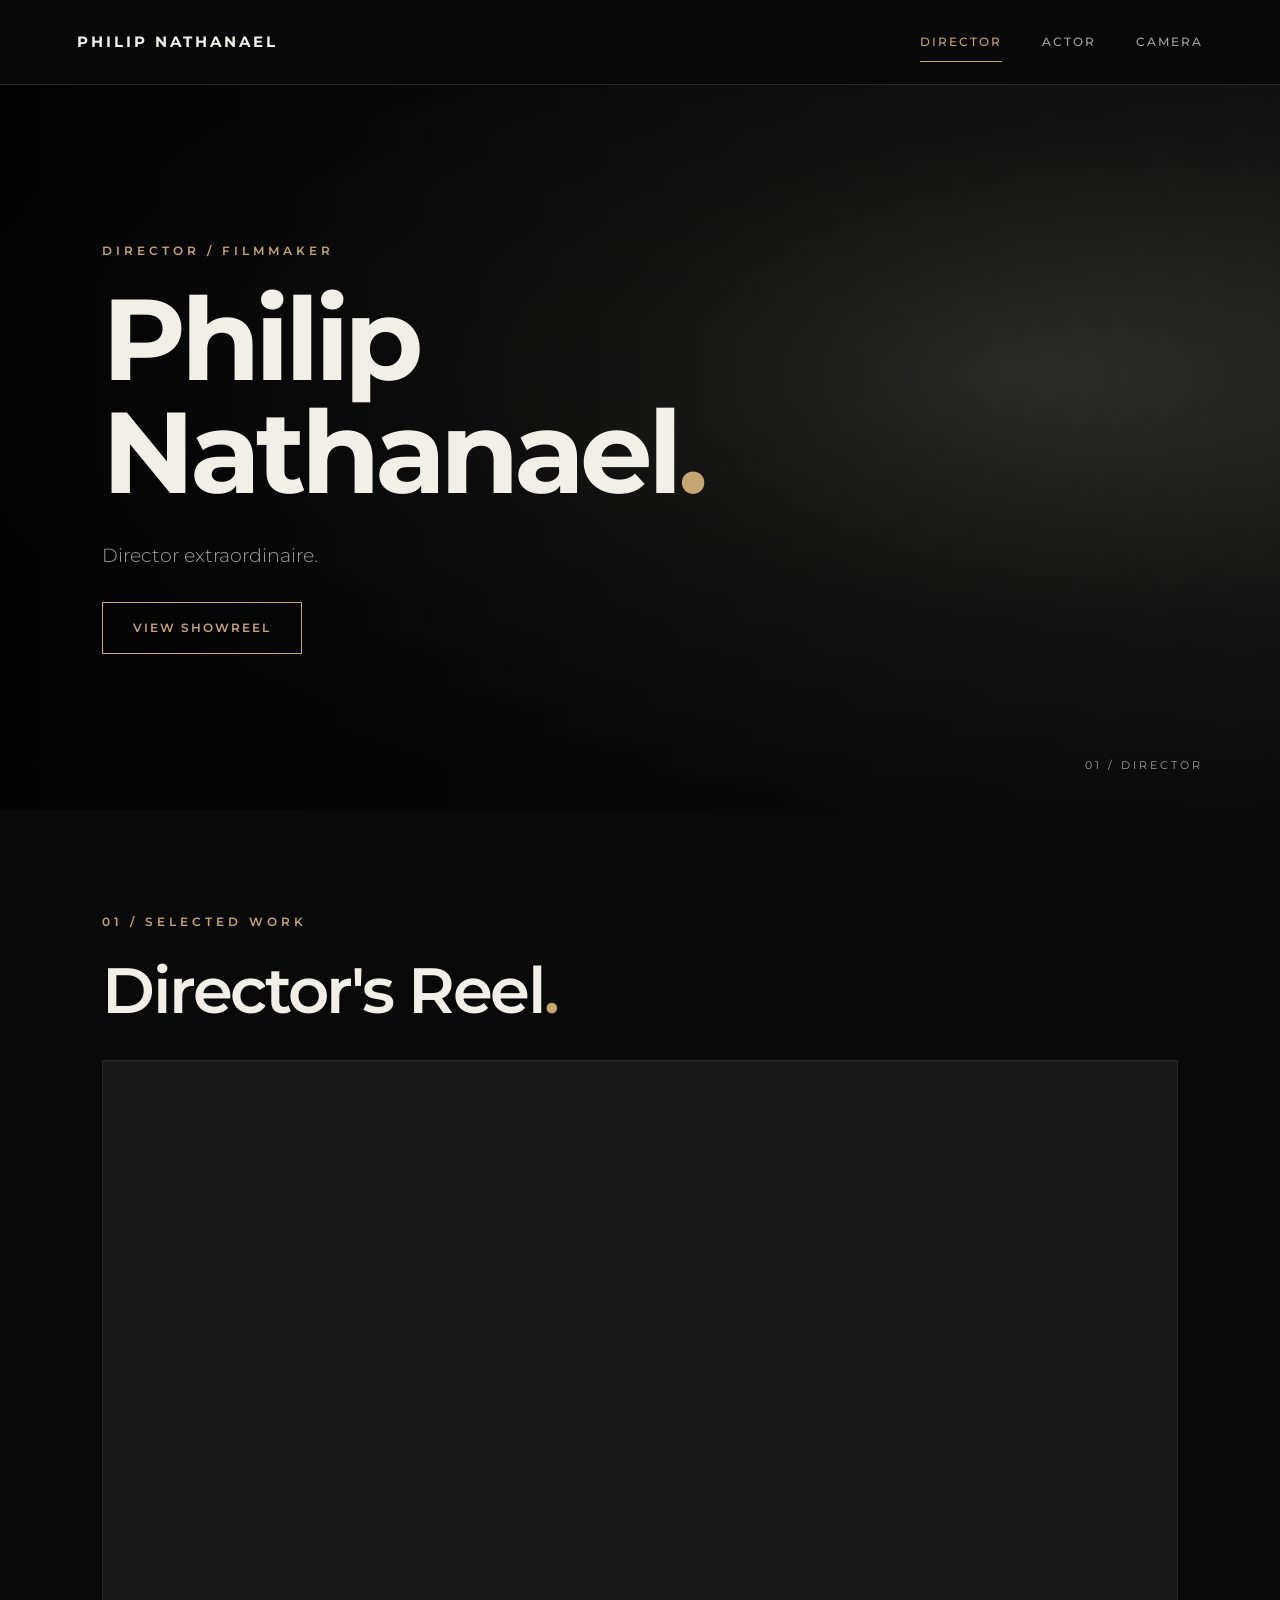
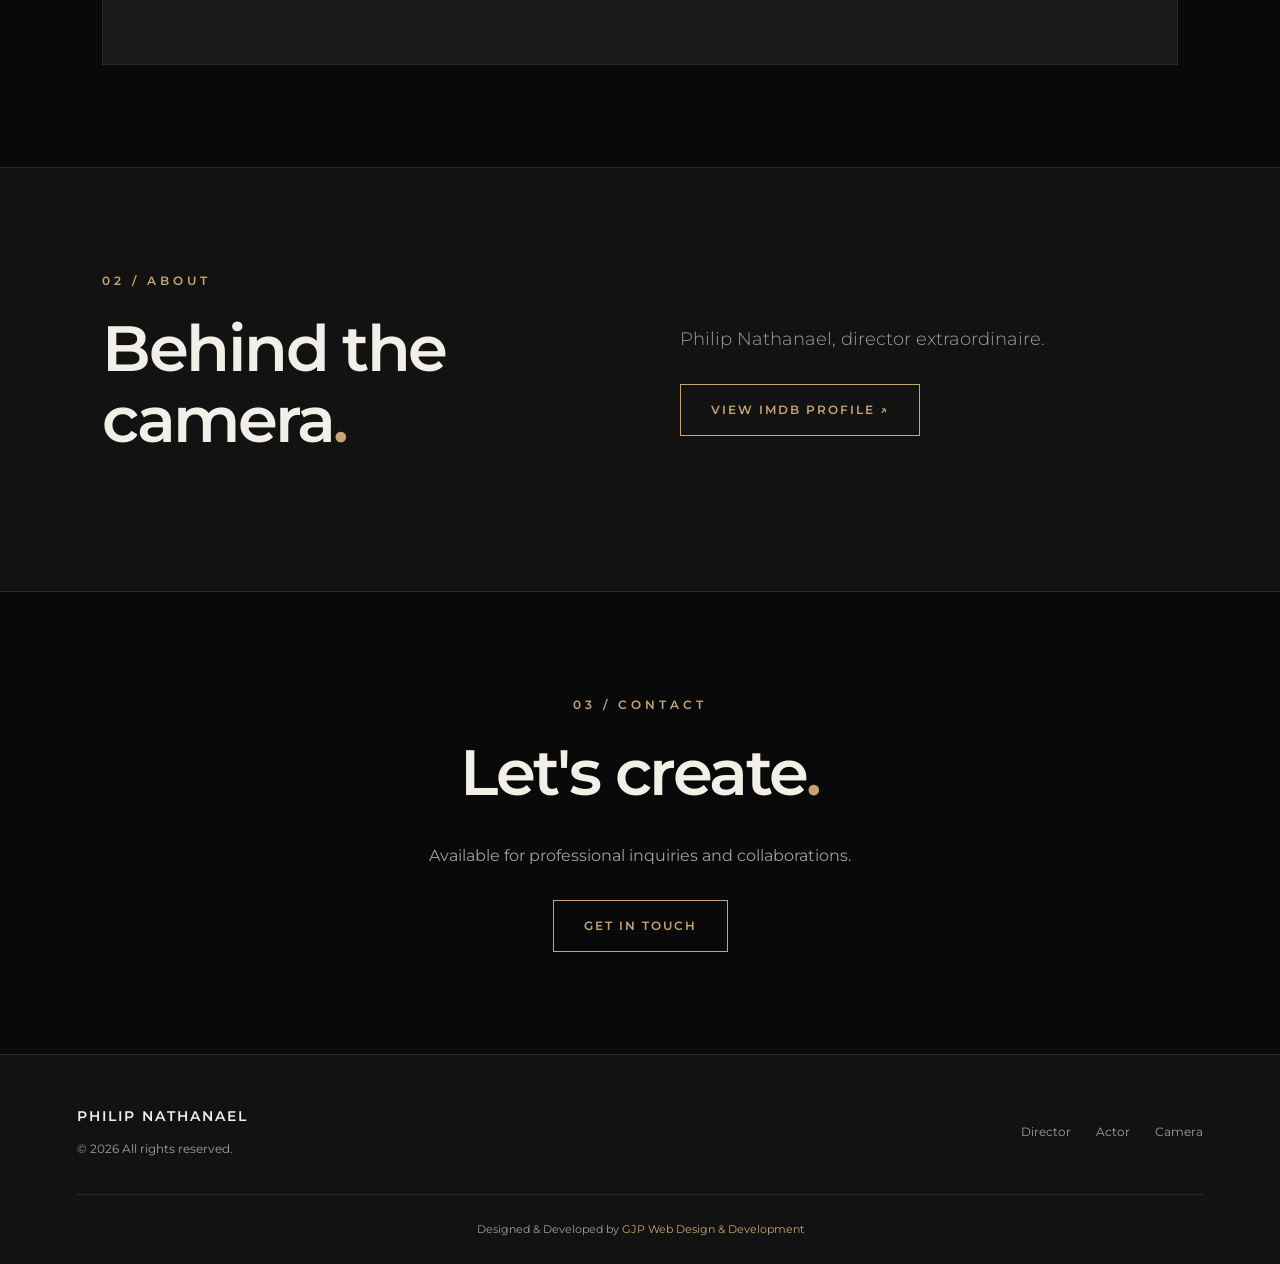
==== index.html @ ce1b1713 "Initial project structure and director landing page" ====
<!DOCTYPE html>
<html lang="en">
<head>
    <meta charset="UTF-8">
    <meta name="viewport" content="width=device-width, initial-scale=1.0">

    <title>Philip Nathanael | Director</title>
    <meta name="description" content="Philip Nathanael — Director, actor, and filmmaker. Explore his professional work and showreel.">

    <link rel="stylesheet" href="css/style.css">

    <link rel="preconnect" href="https://fonts.googleapis.com">
    <link rel="preconnect" href="https://fonts.gstatic.com" crossorigin>

    <link href="https://fonts.googleapis.com/css2?family=Montserrat:wght@300;400;500;600;700;800&display=swap" rel="stylesheet">
</head>

<body>

    <!-- HEADER -->

    <header class="site-header">
        <a href="index.html" class="brand">
            PHILIP NATHANAEL
        </a>

        <button class="menu-toggle"
                aria-label="Toggle navigation"
                aria-controls="main-navigation"
                aria-expanded="false">
            <span></span>
            <span></span>
            <span></span>
        </button>

        <nav class="site-nav" id="main-navigation">
            <a href="index.html" class="active" aria-current="page">Director</a>
            <a href="actor.html">Actor</a>
            <a href="camera.html">Camera</a>
        </nav>
    </header>

    <main>

        <!-- HERO -->

        <section class="hero director-hero">
            <div class="hero-overlay"></div>

            <div class="hero-content">
                <p class="eyebrow">Director / Filmmaker</p>

                <h1>Philip<br>Nathanael<span>.</span></h1>

                <p class="hero-description">
                    Director extraordinaire.
                </p>

                <a href="#showreel" class="button">
                    View Showreel
                </a>
            </div>

            <div class="hero-index">
                01 / DIRECTOR
            </div>
        </section>

        <!-- SHOWREEL -->

        <section class="section reel-section" id="showreel">

            <div class="container">

                <p class="eyebrow">01 / Selected Work</p>

                <h2>Director's Reel<span>.</span></h2>

                <div class="video-container">
                    <iframe
                        src="https://www.youtube-nocookie.com/embed/kjG0gjmBY6Y"
                        title="Philip Nathanael Director Reel"
                        loading="lazy"
                        allow="accelerometer; autoplay; clipboard-write; encrypted-media; gyroscope; picture-in-picture; web-share"
                        allowfullscreen>
                    </iframe>
                </div>

            </div>

        </section>

        <!-- ABOUT -->

        <section class="section about-section">

            <div class="container about-grid">

                <div>
                    <p class="eyebrow">02 / About</p>

                    <h2>Behind the<br>camera<span>.</span></h2>
                </div>

                <div class="about-content">

                    <p>
                        Philip Nathanael, director extraordinaire.
                    </p>

                    <!-- Full biography pending client submission -->

                    <a href="https://www.imdb.com/name/nm2859904/"
                       target="_blank"
                       rel="noopener noreferrer"
                       class="button">
                        View IMDb Profile &#8599;
                    </a>

                </div>

            </div>

        </section>

        <!-- CONTACT -->

        <section class="section contact-section">

            <div class="container">

                <p class="eyebrow">03 / Contact</p>

                <h2>Let's create<span>.</span></h2>

                <p>Available for professional inquiries and collaborations.</p>

                <a href="tel:+13236955225" class="button">
                    Get in Touch
                </a>

            </div>

        </section>

    </main>

    <!-- FOOTER -->

    <footer class="site-footer">

        <div class="footer-content">

            <div>
                <p class="footer-brand">PHILIP NATHANAEL</p>
                <p>&copy; <span id="year">2026</span> All rights reserved.</p>
            </div>

            <div class="footer-links">
                <a href="index.html">Director</a>
                <a href="actor.html">Actor</a>
                <a href="camera.html">Camera</a>
            </div>

        </div>

        <div class="footer-credit">
            Designed &amp; Developed by
            <a href="https://gabrieljperez.com"
               target="_blank"
               rel="noopener noreferrer">
                GJP Web Design &amp; Development
            </a>
        </div>

    </footer>

    <script src="js/main.js"></script>

</body>
</html>
---- css/style.css ----
/* ========================================
   PHILIP NATHANAEL
   Global Stylesheet
   GJP Web Design & Development
======================================== */

:root {
    --black: #090909;
    --charcoal: #121212;
    --surface: #191919;
    --gold: #c5a572;
    --white: #f2efe9;
    --gray: #a0a0a0;
    --border: #292929;

    --font: 'Montserrat', sans-serif;
    --max-width: 1600px;
    --header-height: 85px;
}

/* RESET */

* {
    margin: 0;
    padding: 0;
    box-sizing: border-box;
}

html {
    scroll-behavior: smooth;
    scroll-padding-top: 110px;
}

body {
    background: var(--black);
    color: var(--white);
    font-family: var(--font);
    line-height: 1.7;
}

a {
    color: inherit;
    text-decoration: none;
}

button {
    font: inherit;
}

img {
    display: block;
    max-width: 100%;
}

::selection {
    background: var(--gold);
    color: var(--black);
}

a:focus-visible,
button:focus-visible {
    outline: 2px solid var(--gold);
    outline-offset: 6px;
}

/* HEADER */

.site-header {
    position: sticky;
    top: 0;
    z-index: 100;
    min-height: var(--header-height);
    padding: 20px 6%;
    display: flex;
    justify-content: space-between;
    align-items: center;
    background: rgba(9, 9, 9, 0.96);
    backdrop-filter: blur(15px);
    border-bottom: 1px solid var(--border);
}

.brand {
    font-size: 0.95rem;
    font-weight: 700;
    letter-spacing: 3px;
}

.site-nav {
    display: flex;
    align-items: center;
    gap: 40px;
}

.site-nav a {
    position: relative;
    font-size: 0.75rem;
    font-weight: 500;
    letter-spacing: 2px;
    text-transform: uppercase;
    color: var(--gray);
    transition: color 0.3s ease;
}

.site-nav a:hover,
.site-nav a.active {
    color: var(--gold);
}

.site-nav a.active::after {
    content: '';
    position: absolute;
    bottom: -10px;
    left: 0;
    width: 100%;
    height: 1px;
    background: var(--gold);
}

.menu-toggle {
    display: none;
    background: none;
    border: none;
    cursor: pointer;
}

/* HERO */

.hero {
    position: relative;
    min-height: calc(90svh - var(--header-height));
    display: flex;
    align-items: center;
    overflow: hidden;
    padding: 100px 8%;
    background:
        radial-gradient(
            ellipse at 80% 40%,
            #30302c 0%,
            #151515 40%,
            #090909 75%
        );
}

.hero-overlay {
    position: absolute;
    inset: 0;
    background: linear-gradient(
        90deg,
        rgba(0, 0, 0, 0.65),
        transparent
    );
}

.hero-content {
    position: relative;
    z-index: 2;
    width: 100%;
    max-width: var(--max-width);
    margin: 0 auto;
}

.eyebrow {
    color: var(--gold);
    font-size: 0.75rem;
    font-weight: 600;
    letter-spacing: 4px;
    text-transform: uppercase;
    margin-bottom: 22px;
}

.hero h1 {
    font-size: clamp(3rem, 9vw, 9rem);
    line-height: 0.98;
    font-weight: 700;
    letter-spacing: -0.045em;
}

.hero h1 span,
.section h2 span {
    color: var(--gold);
}

.hero-description {
    margin: 30px 0;
    font-size: clamp(1rem, 1.5vw, 1.4rem);
    font-weight: 300;
    color: var(--gray);
}

.hero-index {
    position: absolute;
    bottom: 35px;
    right: 6%;
    color: var(--gray);
    letter-spacing: 3px;
    font-size: 0.7rem;
}

/* BUTTONS */

.button {
    display: inline-flex;
    justify-content: center;
    align-items: center;
    padding: 15px 30px;
    border: 1px solid var(--gold);
    color: var(--gold);
    font-size: 0.75rem;
    font-weight: 600;
    text-transform: uppercase;
    letter-spacing: 2px;
    transition: background 0.3s ease, color 0.3s ease;
}

.button:hover {
    background: var(--gold);
    color: var(--black);
}

/* GLOBAL SECTIONS */

.section {
    padding: clamp(65px, 8vw, 140px) 8%;
}

.container {
    max-width: var(--max-width);
    margin: 0 auto;
}

.section h2 {
    font-size: clamp(2.4rem, 5vw, 5rem);
    font-weight: 600;
    line-height: 1.1;
    letter-spacing: -0.04em;
    margin-bottom: 35px;
}

/* SHOWREEL */

.reel-section {
    background: var(--black);
}

.video-container {
    width: 100%;
    aspect-ratio: 16 / 9;
    background: var(--surface);
    border: 1px solid var(--border);
    overflow: hidden;
}

.video-container iframe {
    display: block;
    width: 100%;
    height: 100%;
    border: none;
}

/* ABOUT */

.about-section {
    background: var(--charcoal);
    border-top: 1px solid var(--border);
    border-bottom: 1px solid var(--border);
}

.about-grid {
    display: grid;
    grid-template-columns: 1fr 1fr;
    gap: 80px;
    align-items: center;
}

.about-content p {
    color: var(--gray);
    font-size: 1.1rem;
    font-weight: 300;
    margin-bottom: 30px;
}

/* CONTACT */

.contact-section {
    text-align: center;
}

.contact-section p:not(.eyebrow) {
    color: var(--gray);
    margin-bottom: 30px;
}

/* FOOTER */

.site-footer {
    padding: 50px 6% 25px;
    background: var(--charcoal);
    border-top: 1px solid var(--border);
}

.footer-content {
    max-width: var(--max-width);
    margin: 0 auto;
    display: flex;
    justify-content: space-between;
    align-items: center;
    gap: 30px;
}

.footer-brand {
    color: var(--white);
    font-weight: 600;
    letter-spacing: 2px;
    font-size: 0.85rem;
    margin-bottom: 10px;
}

.site-footer p:not(.footer-brand) {
    color: var(--gray);
    font-size: 0.75rem;
}

.footer-links {
    display: flex;
    gap: 25px;
}

.footer-links a {
    color: var(--gray);
    font-size: 0.75rem;
}

.site-footer a:hover {
    color: var(--gold);
}

.footer-credit {
    max-width: var(--max-width);
    margin: 35px auto 0;
    padding-top: 25px;
    border-top: 1px solid var(--border);
    text-align: center;
    color: var(--gray);
    font-size: 0.7rem;
}

.footer-credit a {
    color: var(--gold);
}

/* MOBILE */

@media (max-width: 768px) {

    :root {
        --header-height: 70px;
    }

    .brand {
        font-size: 0.75rem;
        letter-spacing: 2px;
    }

    .menu-toggle {
        display: flex;
        flex-direction: column;
        gap: 5px;
        padding: 10px;
    }

    .menu-toggle span {
        display: block;
        width: 24px;
        height: 2px;
        background: var(--white);
    }

    .site-nav {
        display: none;
        position: absolute;
        top: 100%;
        left: 0;
        width: 100%;
        padding: 35px;
        background: var(--black);
        border-bottom: 1px solid var(--border);
        flex-direction: column;
        gap: 30px;
    }

    .site-nav.open {
        display: flex;
    }

    .hero {
        min-height: 75svh;
        padding: 70px 6%;
    }

    .eyebrow {
        letter-spacing: 2px;
    }

    .section {
        padding: 65px 6%;
    }

    .about-grid {
        grid-template-columns: 1fr;
        gap: 20px;
    }

    .footer-content {
        flex-direction: column;
        text-align: center;
    }

}

/* LARGE DISPLAYS */

@media (min-width: 1920px) {

    .hero {
        min-height: 85svh;
    }

    .site-header {
        padding: 25px 8%;
    }

    .site-nav a {
        font-size: 0.9rem;
    }

}

/* REDUCED MOTION */

@media (prefers-reduced-motion: reduce) {

    html {
        scroll-behavior: auto;
    }

    * {
        transition: none !important;
    }

}
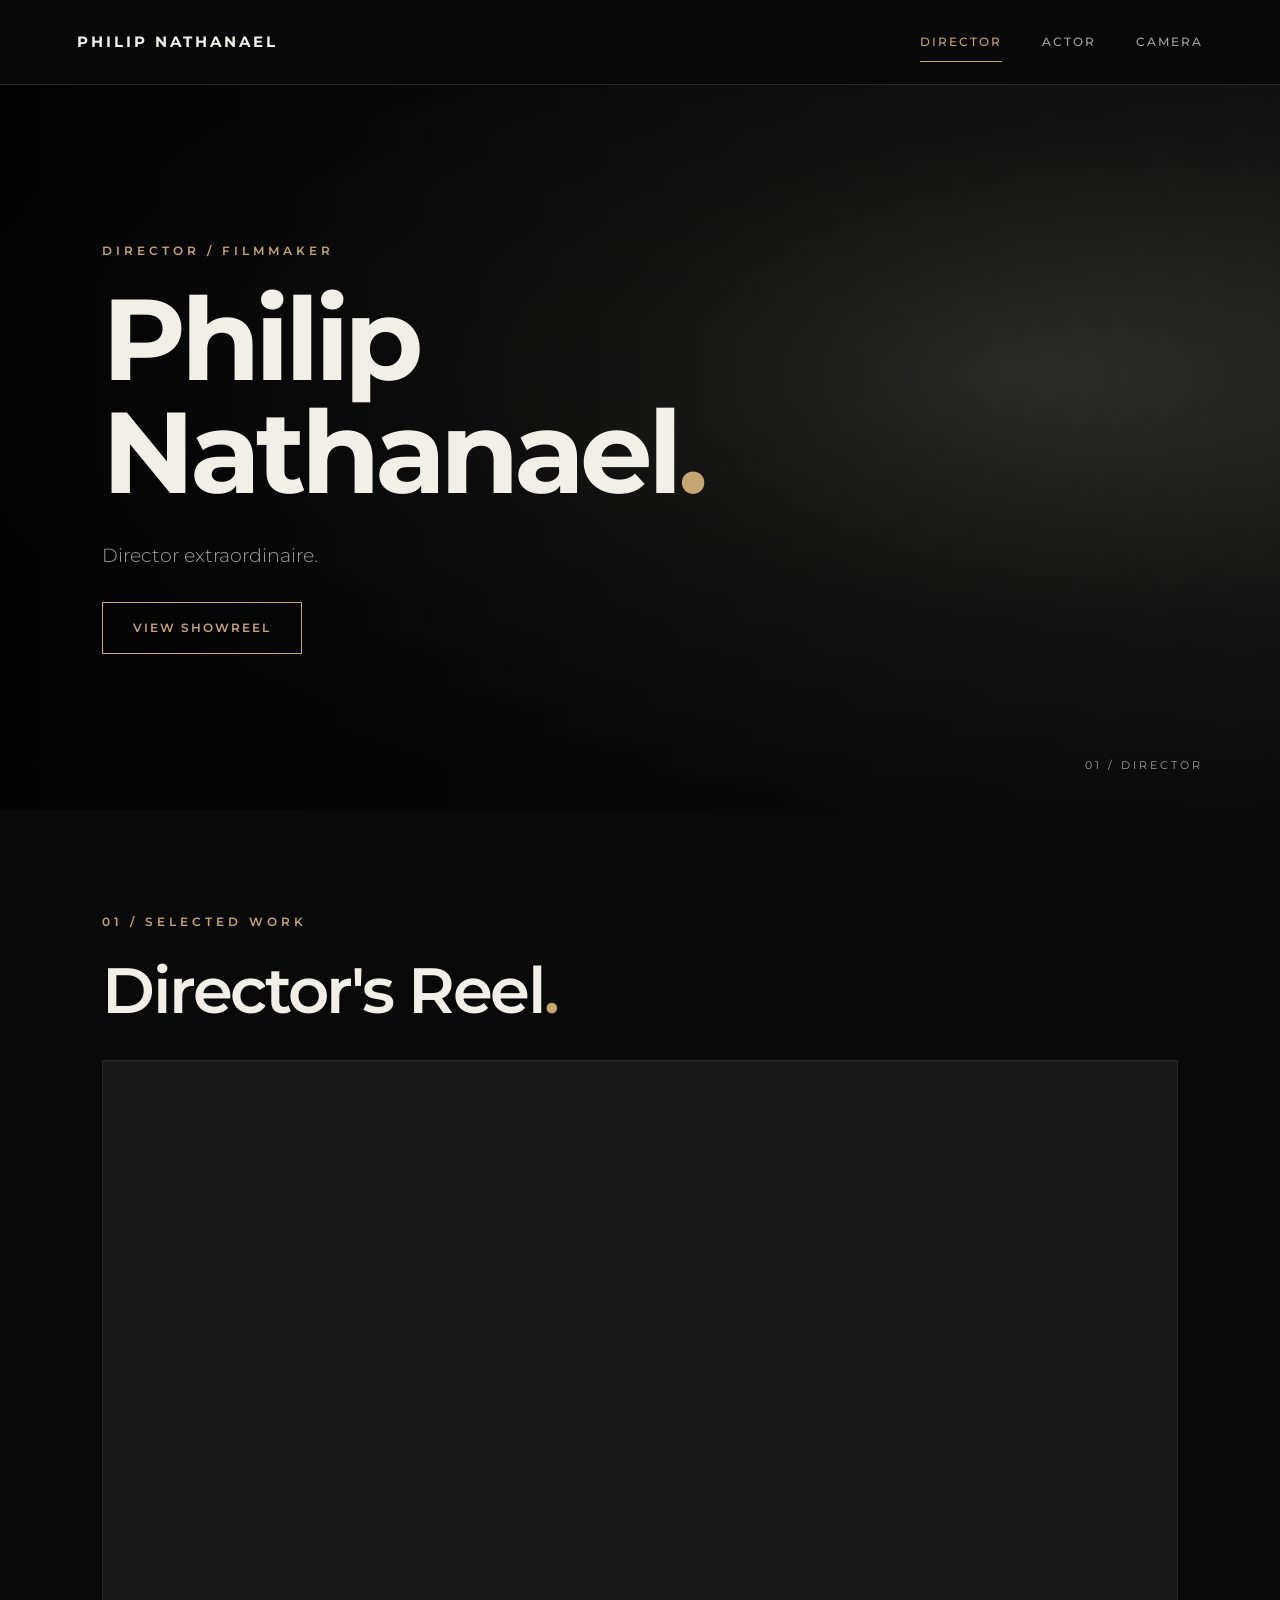
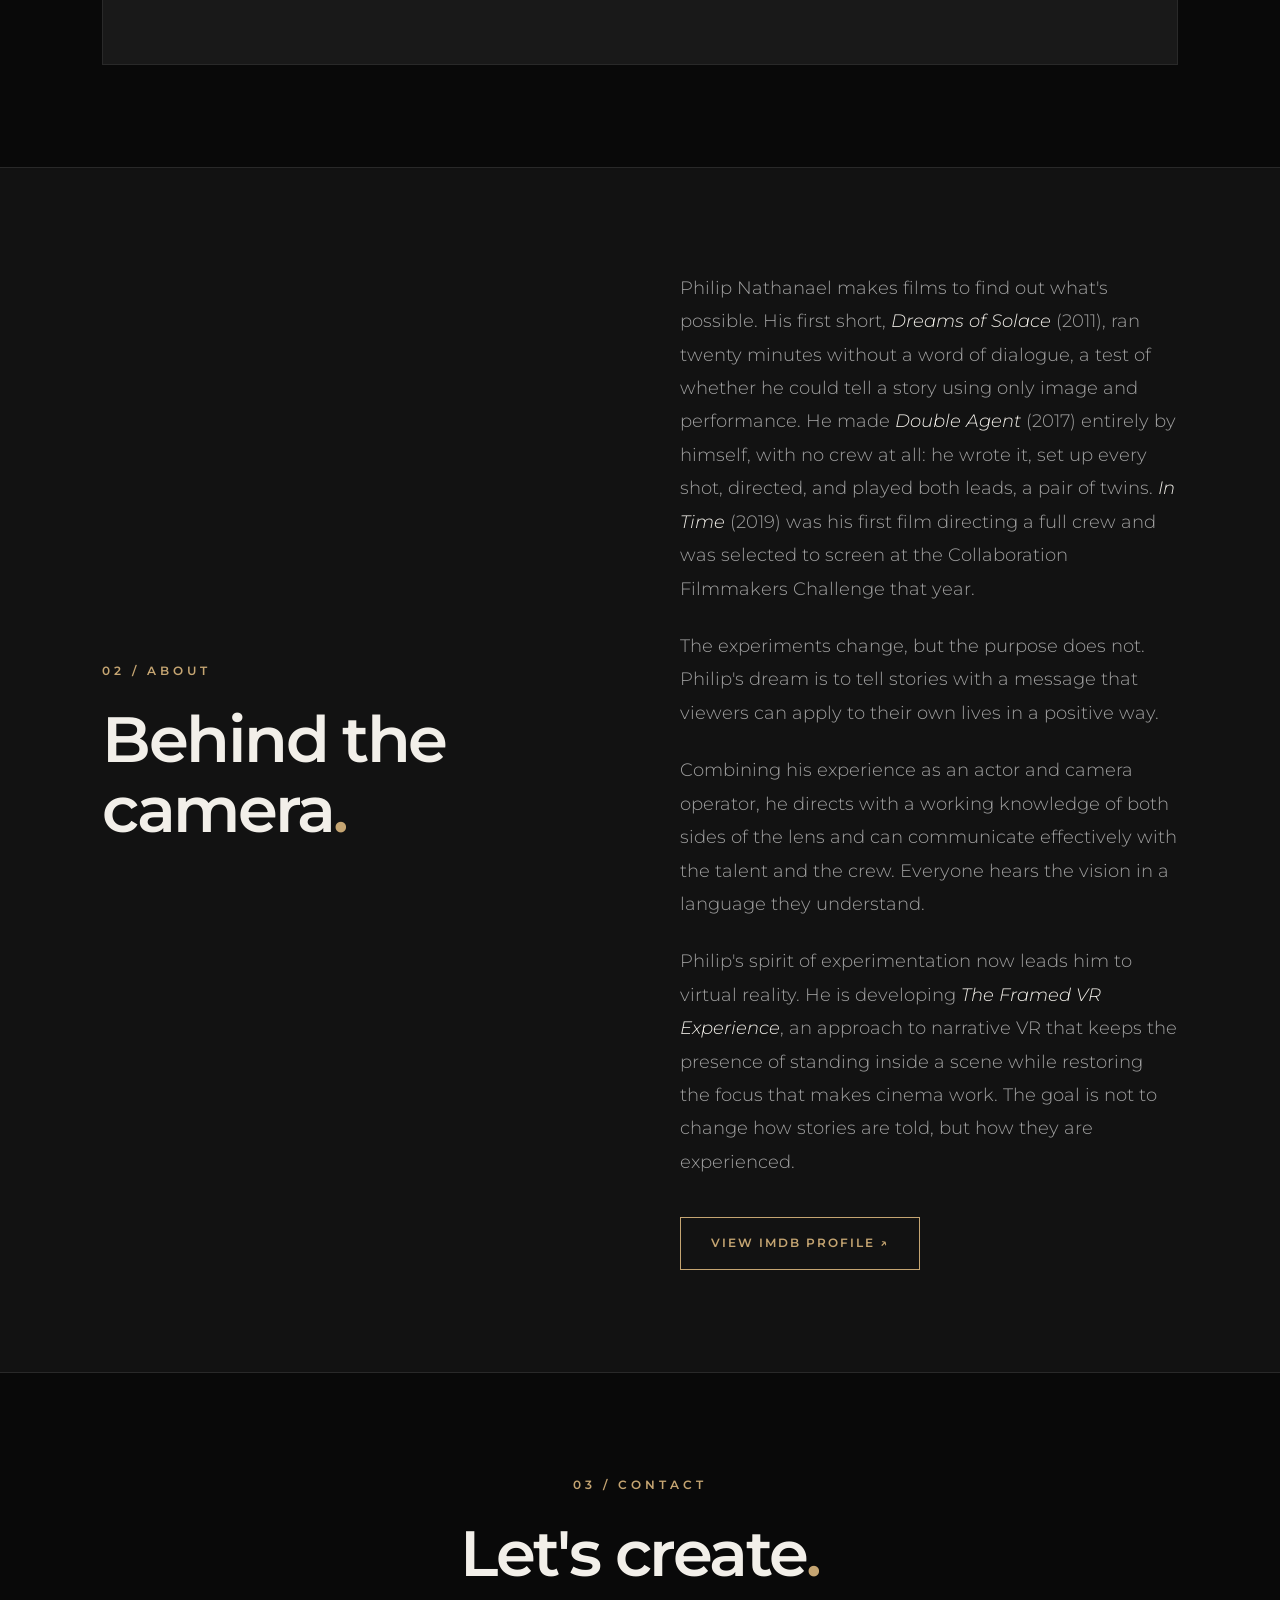
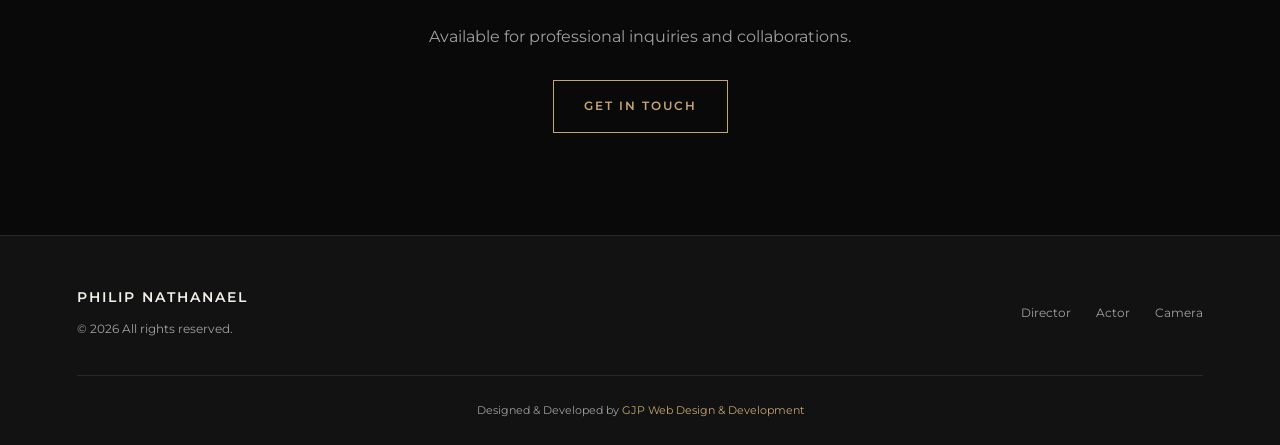
==== commit 95213511: "Add professional biographies and fix about section layouts" ====
--- a/index.html
+++ b/index.html
@@ -1,19 +1,21 @@
-
 <!DOCTYPE html>
 <html lang="en">
+
 <head>
     <meta charset="UTF-8">
     <meta name="viewport" content="width=device-width, initial-scale=1.0">
 
     <title>Philip Nathanael | Director</title>
-    <meta name="description" content="Philip Nathanael — Director, actor, and filmmaker. Explore his professional work and showreel.">
+    <meta name="description"
+        content="Philip Nathanael — Director, actor, and filmmaker. Explore his professional work and showreel.">
 
     <link rel="stylesheet" href="css/style.css">
 
     <link rel="preconnect" href="https://fonts.googleapis.com">
     <link rel="preconnect" href="https://fonts.gstatic.com" crossorigin>
 
-    <link href="https://fonts.googleapis.com/css2?family=Montserrat:wght@300;400;500;600;700;800&display=swap" rel="stylesheet">
+    <link href="https://fonts.googleapis.com/css2?family=Montserrat:wght@300;400;500;600;700;800&display=swap"
+        rel="stylesheet">
 </head>
 
 <body>
@@ -25,10 +27,8 @@
             PHILIP NATHANAEL
         </a>
 
-        <button class="menu-toggle"
-                aria-label="Toggle navigation"
-                aria-controls="main-navigation"
-                aria-expanded="false">
+        <button class="menu-toggle" aria-label="Toggle navigation" aria-controls="main-navigation"
+            aria-expanded="false">
             <span></span>
             <span></span>
             <span></span>
@@ -78,10 +78,8 @@
                 <h2>Director's Reel<span>.</span></h2>
 
                 <div class="video-container">
-                    <iframe
-                        src="https://www.youtube-nocookie.com/embed/kjG0gjmBY6Y"
-                        title="Philip Nathanael Director Reel"
-                        loading="lazy"
+                    <iframe src="https://www.youtube-nocookie.com/embed/kjG0gjmBY6Y"
+                        title="Philip Nathanael Director Reel" loading="lazy"
                         allow="accelerometer; autoplay; clipboard-write; encrypted-media; gyroscope; picture-in-picture; web-share"
                         allowfullscreen>
                     </iframe>
@@ -93,34 +91,73 @@
 
         <!-- ABOUT -->
 
+
+
+        <!-- ABOUT -->
+
         <section class="section about-section">
 
             <div class="container about-grid">
 
                 <div>
+
                     <p class="eyebrow">02 / About</p>
 
                     <h2>Behind the<br>camera<span>.</span></h2>
+
                 </div>
 
                 <div class="about-content">
 
                     <p>
-                        Philip Nathanael, director extraordinaire.
-                    </p>
-
-                    <!-- Full biography pending client submission -->
-
-                    <a href="https://www.imdb.com/name/nm2859904/"
-                       target="_blank"
-                       rel="noopener noreferrer"
-                       class="button">
+                        Philip Nathanael makes films to find out what's possible.
+                        His first short, <em>Dreams of Solace</em> (2011), ran
+                        twenty minutes without a word of dialogue, a test of
+                        whether he could tell a story using only image and
+                        performance. He made <em>Double Agent</em> (2017)
+                        entirely by himself, with no crew at all: he wrote it,
+                        set up every shot, directed, and played both leads,
+                        a pair of twins. <em>In Time</em> (2019) was his first
+                        film directing a full crew and was selected to screen
+                        at the Collaboration Filmmakers Challenge that year.
+                    </p>
+
+                    <p>
+                        The experiments change, but the purpose does not.
+                        Philip's dream is to tell stories with a message that
+                        viewers can apply to their own lives in a positive way.
+                    </p>
+
+                    <p>
+                        Combining his experience as an actor and camera
+                        operator, he directs with a working knowledge of
+                        both sides of the lens and can communicate
+                        effectively with the talent and the crew. Everyone
+                        hears the vision in a language they understand.
+                    </p>
+
+                    <p>
+                        Philip's spirit of experimentation now leads him
+                        to virtual reality. He is developing
+                        <em>The Framed VR Experience</em>, an approach to
+                        narrative VR that keeps the presence of standing
+                        inside a scene while restoring the focus that
+                        makes cinema work. The goal is not to change how
+                        stories are told, but how they are experienced.
+                    </p>
+
+                    <a href="https://www.imdb.com/name/nm2859904/" target="_blank" rel="noopener noreferrer"
+                        class="button">
                         View IMDb Profile &#8599;
                     </a>
 
                 </div>
 
             </div>
+
+        </section>
+
+
 
         </section>
 
@@ -167,9 +204,7 @@
 
         <div class="footer-credit">
             Designed &amp; Developed by
-            <a href="https://gabrieljperez.com"
-               target="_blank"
-               rel="noopener noreferrer">
+            <a href="https://gabrieljperez.com" target="_blank" rel="noopener noreferrer">
                 GJP Web Design &amp; Development
             </a>
         </div>
@@ -179,4 +214,5 @@
     <script src="js/main.js"></script>
 
 </body>
-</html>
+
+</html>
--- a/css/style.css
+++ b/css/style.css
@@ -449,3 +449,155 @@
     }
 
 }
+
+
+/* ========================================
+   ACTOR PAGE
+======================================== */
+
+.actor-hero {
+    background:
+        radial-gradient(
+            ellipse at 80% 40%,
+            #343039 0%,
+            #181619 40%,
+            #090909 75%
+        );
+}
+
+
+/* ========================================
+   THE FRIED CHICKEN INCIDENT
+   If you know, you know. 🍗
+======================================== */
+
+.actor-hero .chicken-easter-egg {
+    position: absolute;
+    bottom: 35px;
+    left: 6%;
+    z-index: 3;
+
+    font-size: 18px;
+    opacity: 0.22;
+    transform: rotate(-20deg);
+
+    cursor: default;
+    user-select: none;
+
+    transition:
+        opacity 0.3s ease,
+        transform 0.3s ease;
+}
+
+.actor-hero .chicken-easter-egg:hover {
+    opacity: 1;
+    transform: rotate(0deg) scale(1.4);
+}
+
+/* ========================================
+   CAMERA PAGE
+======================================== */
+
+.camera-hero {
+    background:
+        radial-gradient(
+            ellipse at 80% 40%,
+            #28363b 0%,
+            #151b1e 40%,
+            #090909 75%
+        );
+}
+
+/* EQUIPMENT SECTION */
+
+.equipment-section {
+    background: var(--black);
+    border-bottom: 1px solid var(--border);
+}
+
+.equipment-grid {
+    display: grid;
+    grid-template-columns: repeat(3, minmax(0, 1fr));
+    gap: 25px;
+    margin-top: 50px;
+}
+
+.equipment-card {
+    position: relative;
+    padding: 40px 30px;
+    background: var(--charcoal);
+    border: 1px solid var(--border);
+    transition:
+        border-color 0.3s ease,
+        transform 0.3s ease;
+}
+
+.equipment-card:hover {
+    border-color: var(--gold);
+    transform: translateY(-5px);
+}
+
+.equipment-number {
+    display: block;
+    color: var(--gold);
+    font-size: 0.75rem;
+    letter-spacing: 3px;
+    margin-bottom: 25px;
+}
+
+.equipment-card h3 {
+    font-size: 1.3rem;
+    font-weight: 500;
+    margin-bottom: 15px;
+}
+
+.equipment-card p {
+    color: var(--gray);
+    font-size: 0.85rem;
+    line-height: 1.8;
+}
+
+@media (max-width: 768px) {
+
+    .equipment-grid {
+        grid-template-columns: 1fr;
+    }
+
+}
+
+@media (prefers-reduced-motion: reduce) {
+
+    .equipment-card:hover {
+        transform: none;
+    }
+
+}
+
+/* ========================================
+   PROFESSIONAL BIOGRAPHIES
+======================================== */
+
+.about-content {
+    max-width: 750px;
+}
+
+.about-content p {
+    margin-bottom: 24px;
+    line-height: 1.9;
+}
+
+.about-content em {
+    color: var(--white);
+    font-style: italic;
+}
+
+.about-content .button {
+    margin-top: 15px;
+}
+
+@media (max-width: 1100px) {
+    .about-grid {
+        grid-template-columns: 1fr;
+        gap: 35px;
+    }
+}
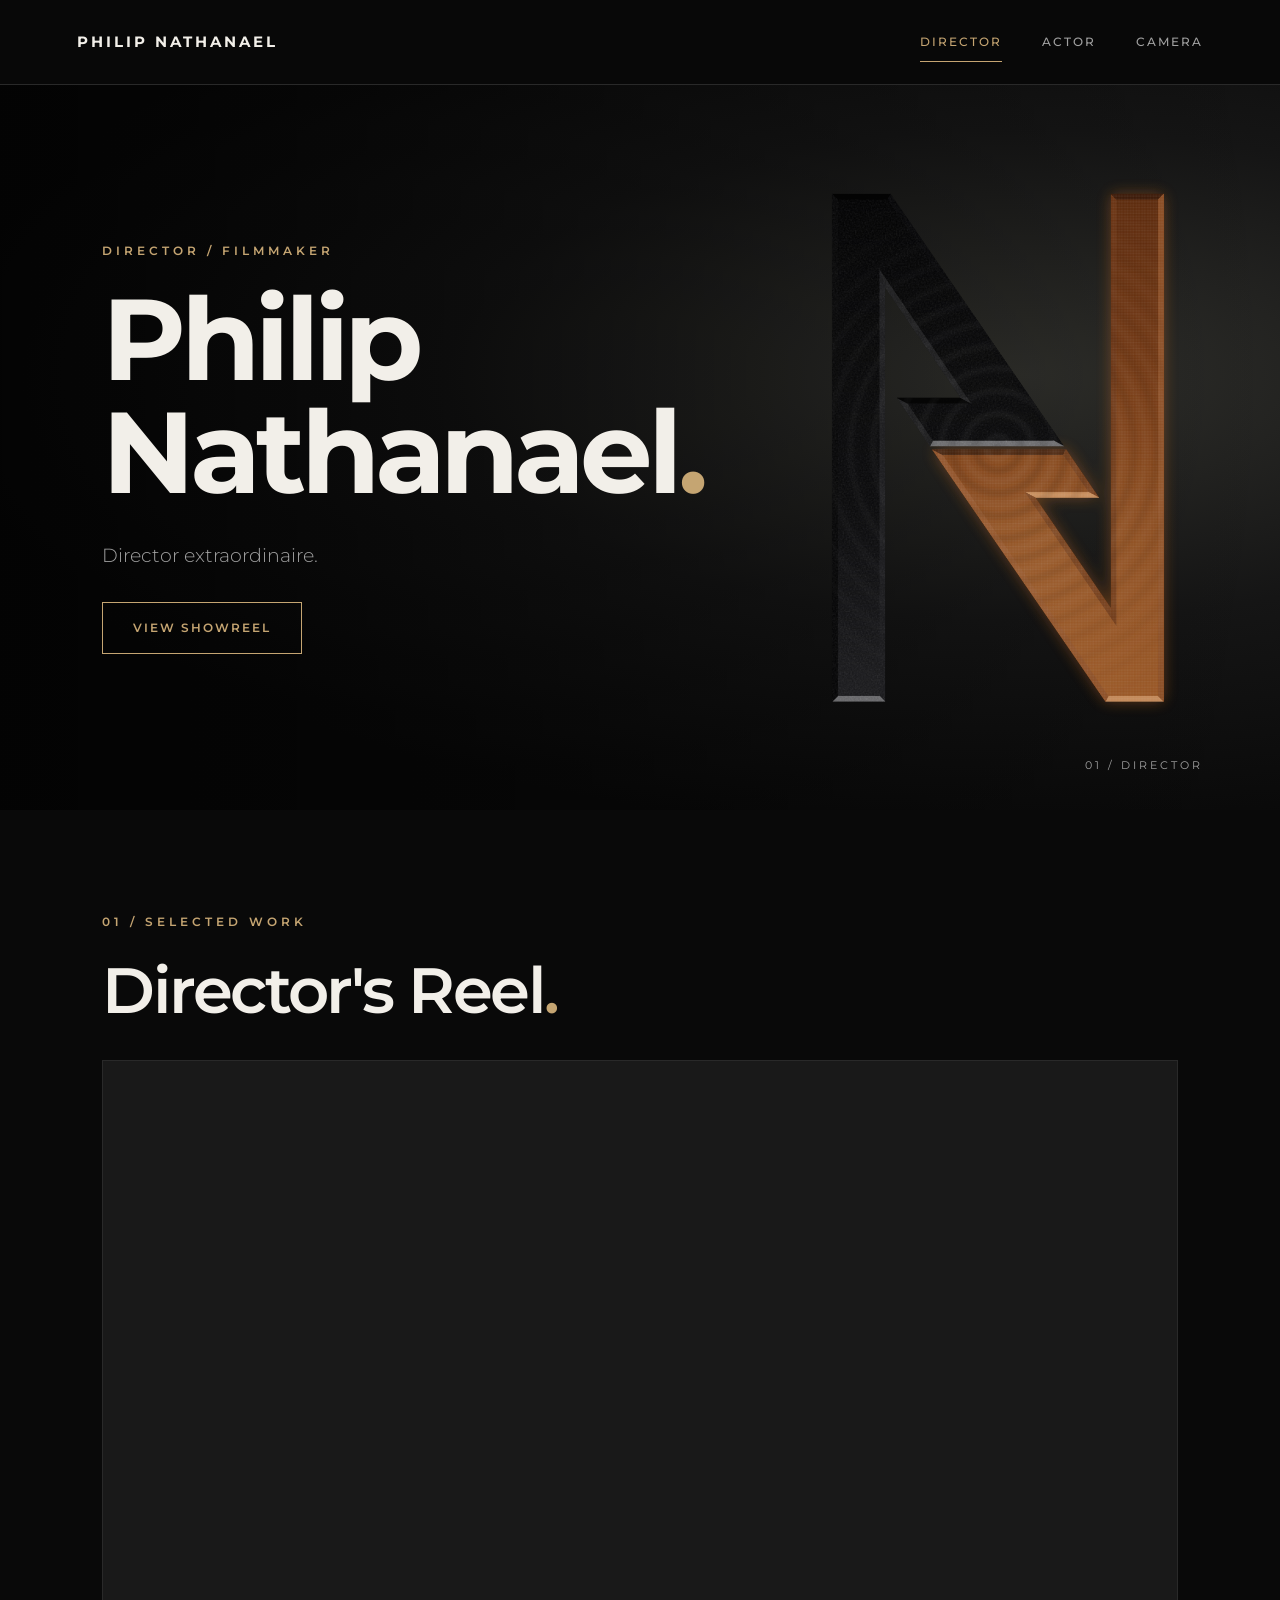
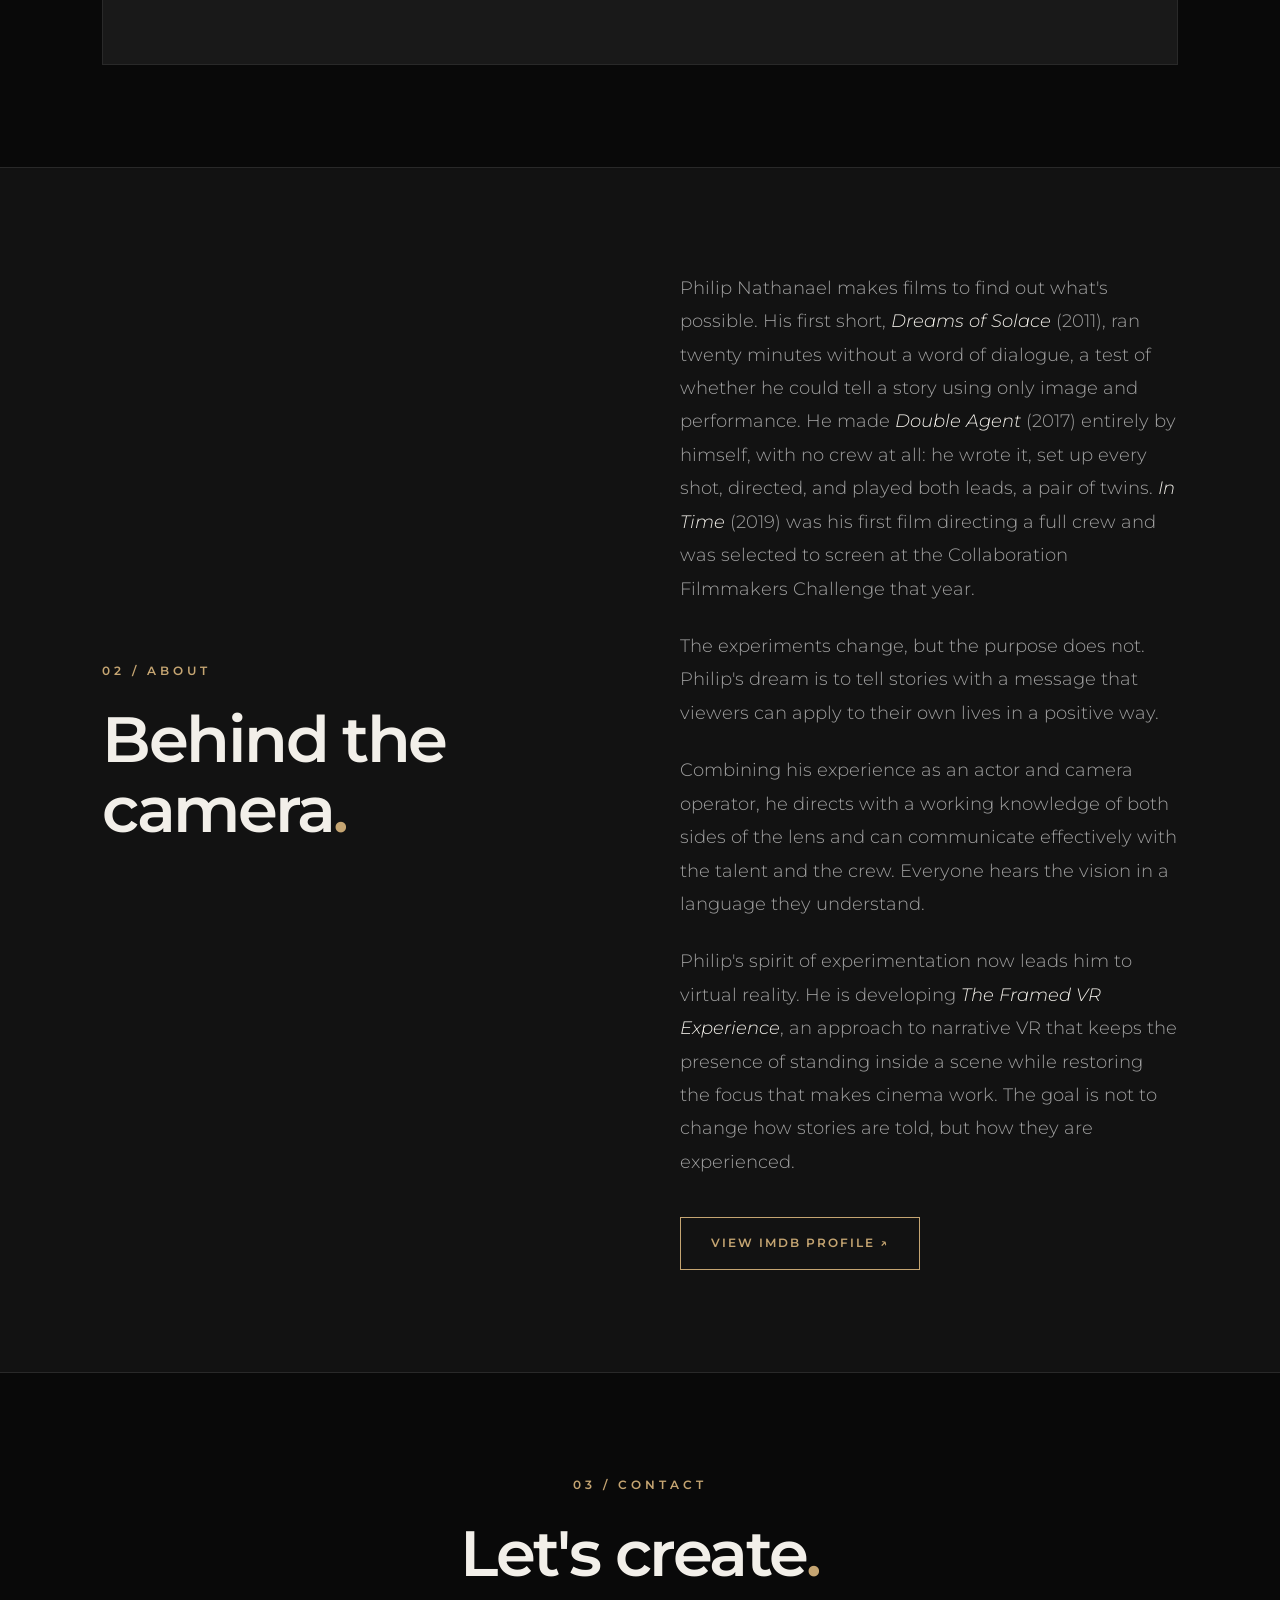
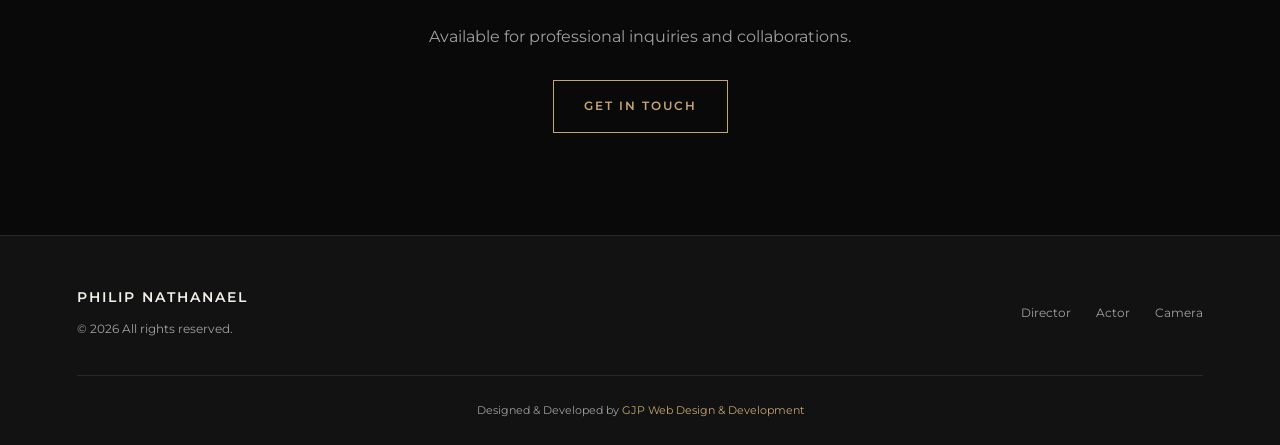
==== commit 4eed132f: "Integrate director and camera logos into hero sections" ====
--- a/index.html
+++ b/index.html
@@ -61,6 +61,14 @@
                     View Showreel
                 </a>
             </div>
+
+<!-- DIRECTOR LOGO -->
+
+<img
+    src="assets/images/PN-director-logo-FINAL.png"
+    alt="Philip Nathanael Director Logo"
+    class="director-logo"
+>
 
             <div class="hero-index">
                 01 / DIRECTOR
--- a/css/style.css
+++ b/css/style.css
@@ -601,3 +601,73 @@
         gap: 35px;
     }
 }
+
+/* DIRECTOR LOGO */
+
+.director-hero .director-logo {
+    position: absolute;
+    top: 50%;
+    right: 7%;
+    transform: translateY(-50%);
+    width: clamp(220px, 30vw, 500px);
+    height: auto;
+    object-fit: contain;
+    z-index: 1;
+    opacity: 0.85;
+    pointer-events: none;
+}
+
+.director-hero .hero-content {
+    z-index: 2;
+}
+
+@media (max-width: 768px) {
+    .director-hero .director-logo {
+        right: -12%;
+        width: 75%;
+        opacity: 0.25;
+    }
+}
+/* Keep hero index above the director logo */
+
+.director-hero .hero-index {
+    z-index: 3;
+}
+
+/* ========================================
+   CAMERA HERO LOGO
+======================================== */
+
+.camera-hero .camera-logo {
+    position: absolute;
+    top: 50%;
+    right: 7%;
+    transform: translateY(-50%);
+
+    width: clamp(180px, 26vw, 420px);
+    max-height: 75%;
+    height: auto;
+    object-fit: contain;
+
+    z-index: 1;
+    opacity: 0.85;
+    pointer-events: none;
+}
+
+.camera-hero .hero-content {
+    z-index: 2;
+}
+
+.camera-hero .hero-index {
+    z-index: 3;
+}
+
+@media (max-width: 768px) {
+
+    .camera-hero .camera-logo {
+        right: -8%;
+        width: 70%;
+        opacity: 0.22;
+    }
+
+}
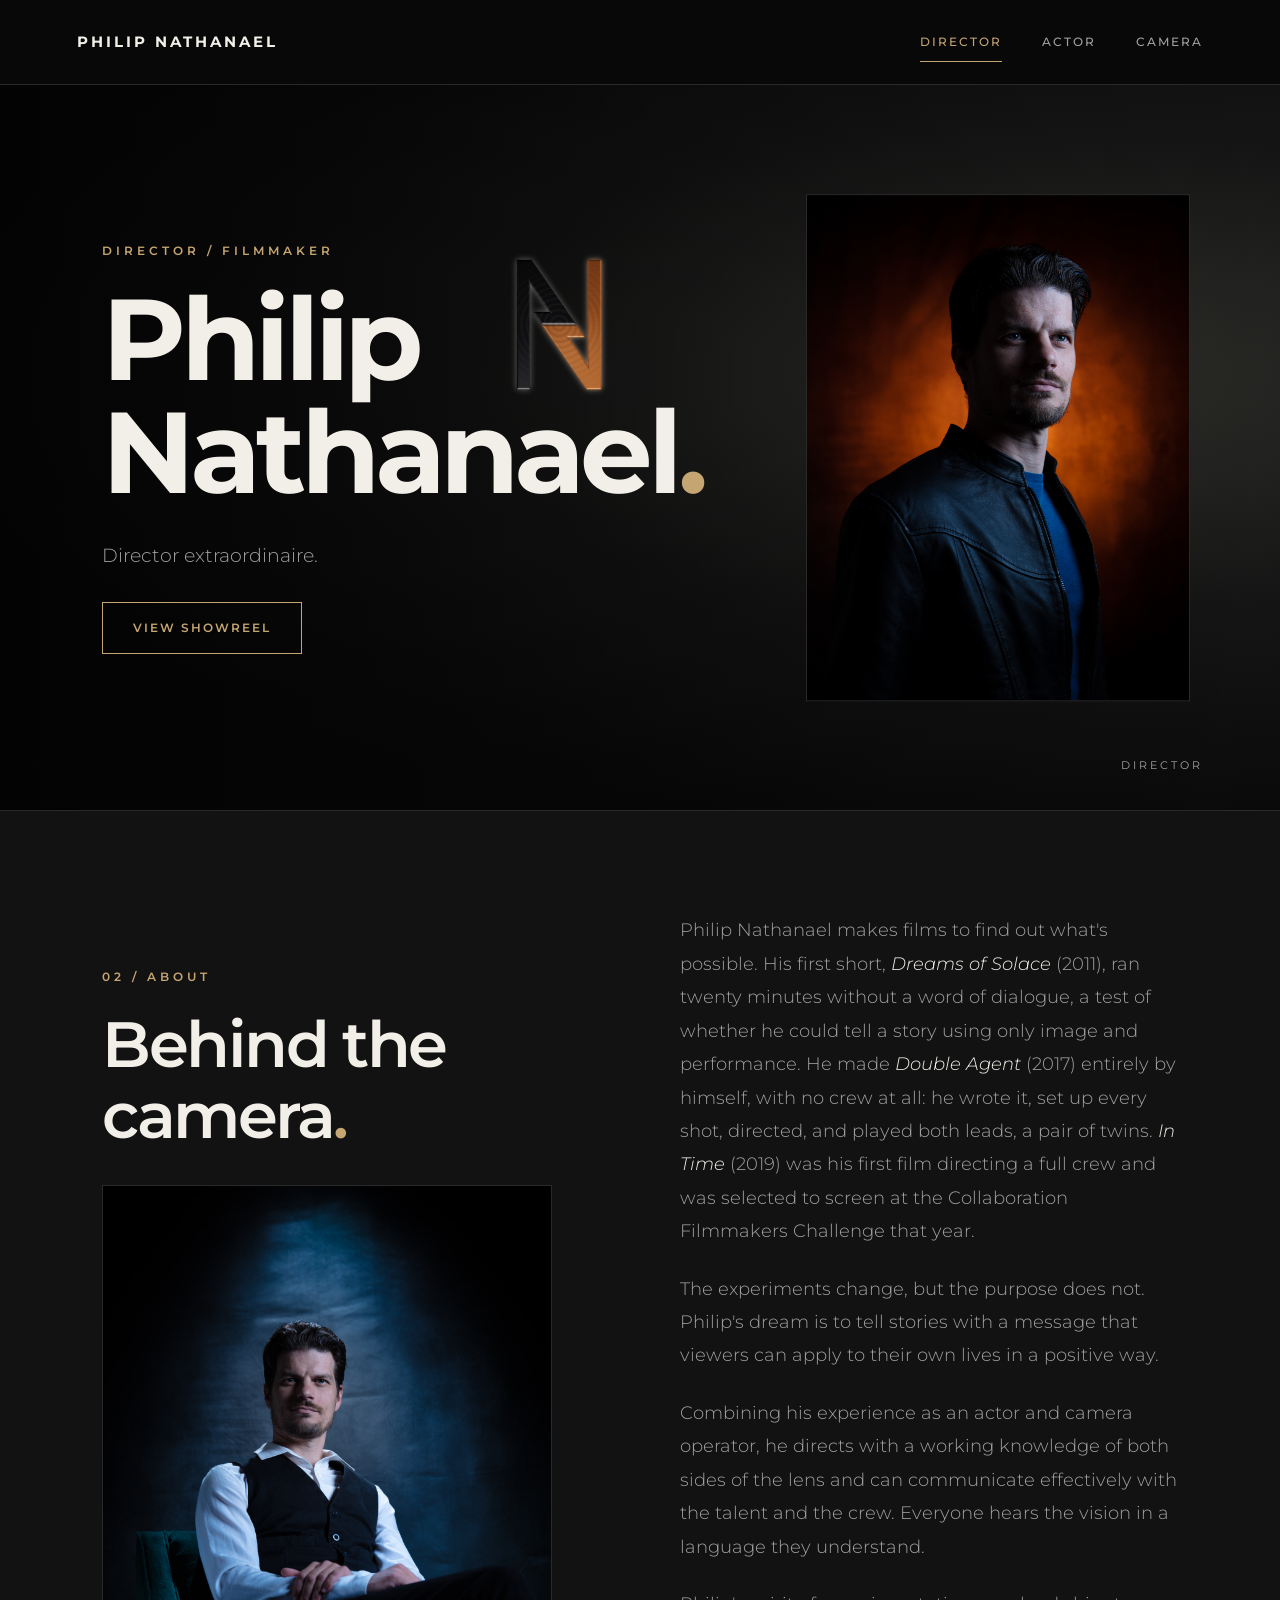
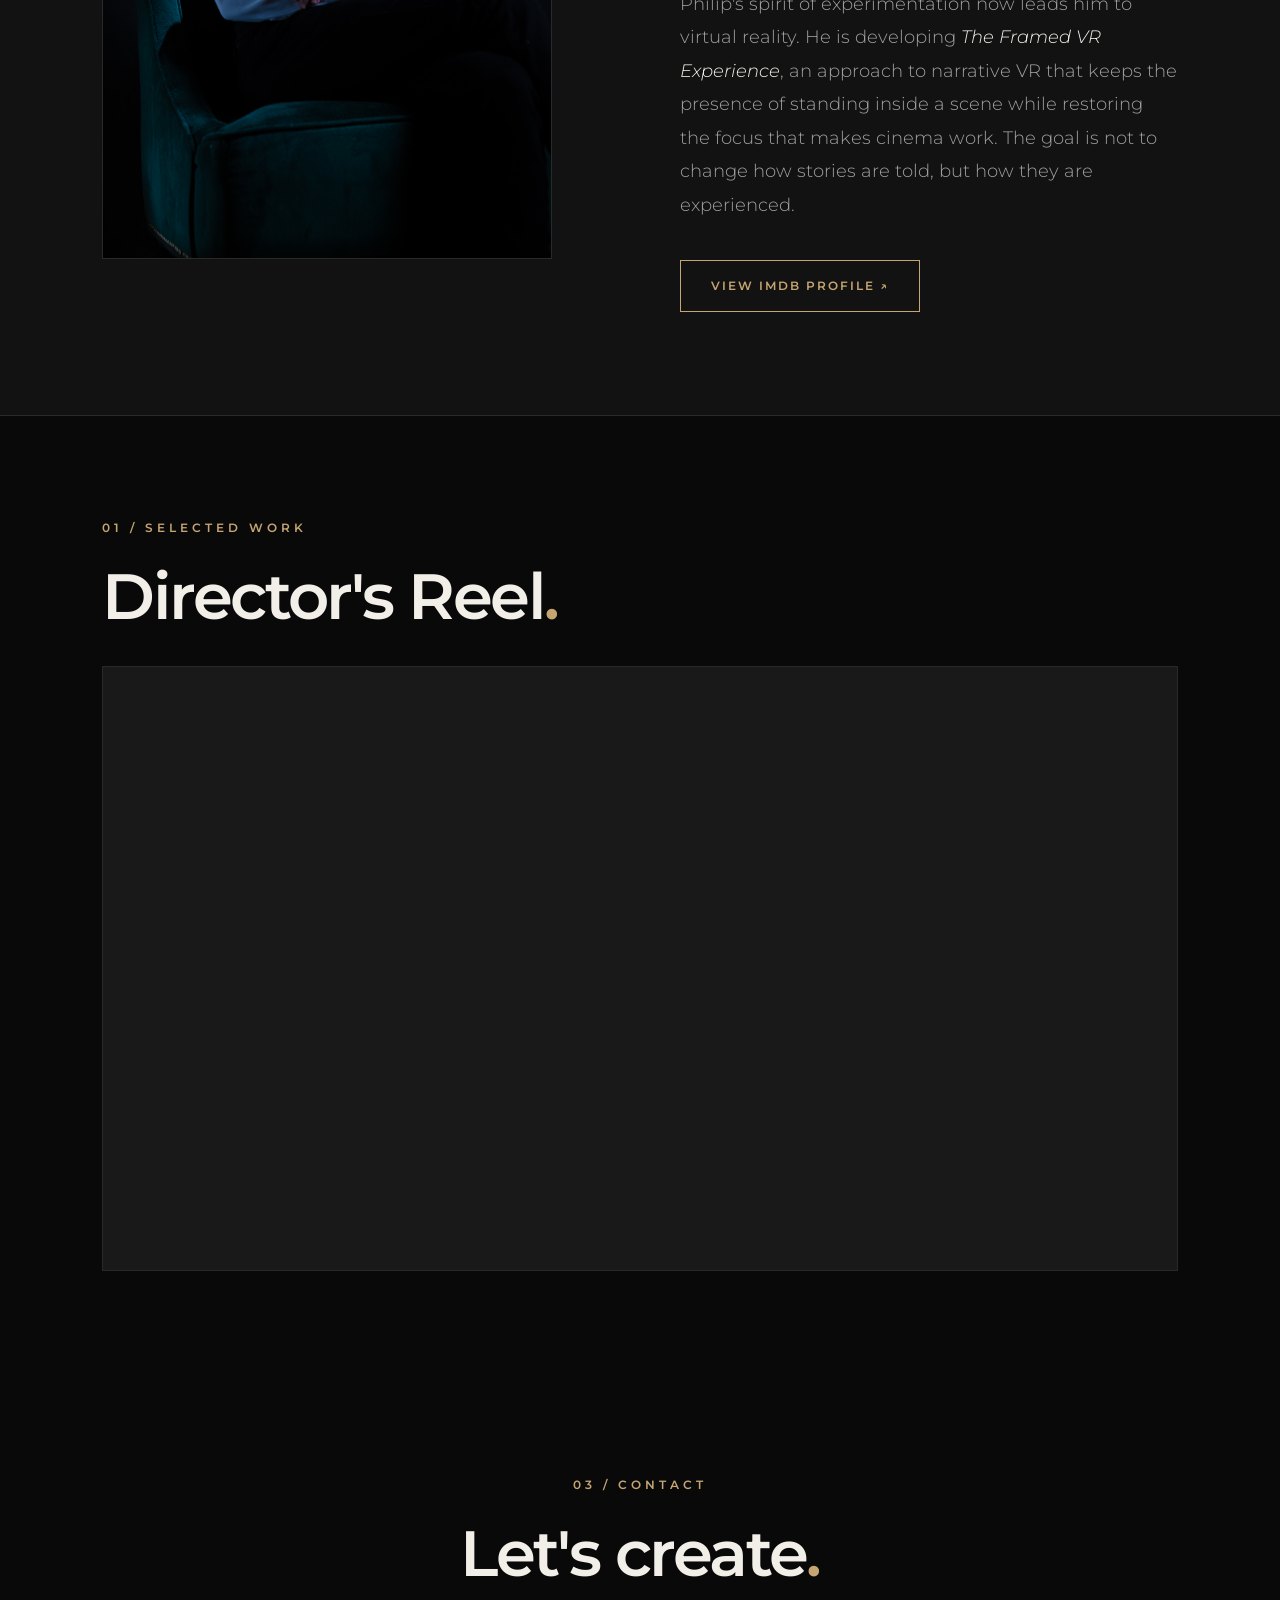
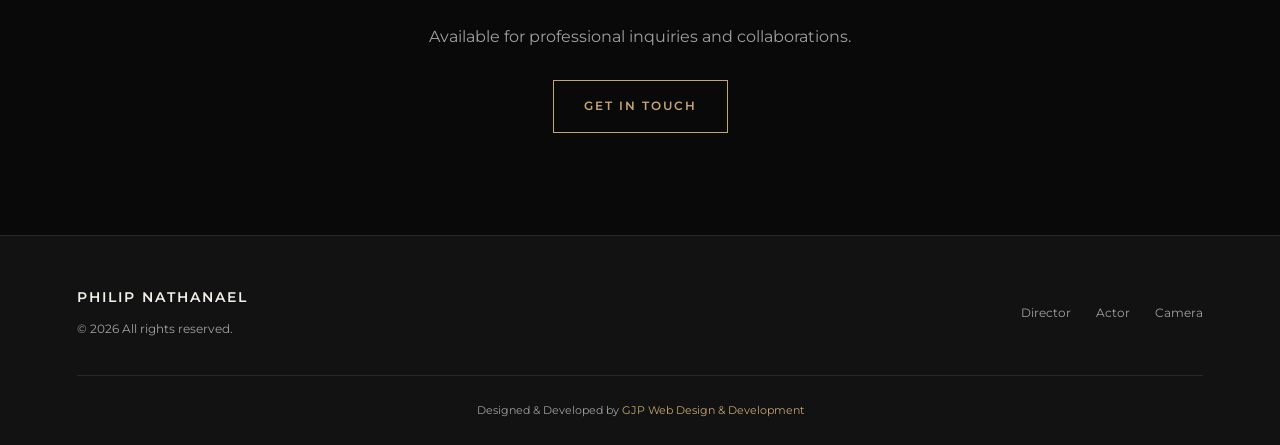
==== commit ab6885bb: "Update director and camera hero layouts and portraits" ====
--- a/index.html
+++ b/index.html
@@ -51,7 +51,15 @@
             <div class="hero-content">
                 <p class="eyebrow">Director / Filmmaker</p>
 
-                <h1>Philip<br>Nathanael<span>.</span></h1>
+
+                <h1>
+                    Philip<br>
+                    Natha<span class="director-name-ending">nael
+                        <img src="assets/images/PN-director-logo-FINAL.png" alt="Philip Nathanael Director Logo"
+                            class="director-logo">
+                    </span><span>.</span>
+                </h1>
+
 
                 <p class="hero-description">
                     Director extraordinaire.
@@ -62,47 +70,17 @@
                 </a>
             </div>
 
-<!-- DIRECTOR LOGO -->
-
-<img
-    src="assets/images/PN-director-logo-FINAL.png"
-    alt="Philip Nathanael Director Logo"
-    class="director-logo"
->
+            <!-- DIRECTOR HERO PORTRAIT -->
+            <img src="assets/images/PHIL STUDIO-12.jpeg" alt="Philip Nathanael director portrait"
+                class="director-hero-photo">
+
 
             <div class="hero-index">
-                01 / DIRECTOR
-            </div>
-        </section>
-
-        <!-- SHOWREEL -->
-
-        <section class="section reel-section" id="showreel">
-
-            <div class="container">
-
-                <p class="eyebrow">01 / Selected Work</p>
-
-                <h2>Director's Reel<span>.</span></h2>
-
-                <div class="video-container">
-                    <iframe src="https://www.youtube-nocookie.com/embed/kjG0gjmBY6Y"
-                        title="Philip Nathanael Director Reel" loading="lazy"
-                        allow="accelerometer; autoplay; clipboard-write; encrypted-media; gyroscope; picture-in-picture; web-share"
-                        allowfullscreen>
-                    </iframe>
-                </div>
-
-            </div>
-
-        </section>
-
+                DIRECTOR
+            </div>
+        </section>
         <!-- ABOUT -->
 
-
-
-        <!-- ABOUT -->
-
         <section class="section about-section">
 
             <div class="container about-grid">
@@ -112,6 +90,10 @@
                     <p class="eyebrow">02 / About</p>
 
                     <h2>Behind the<br>camera<span>.</span></h2>
+
+                    <!-- DIRECTOR ABOUT PORTRAIT -->
+                    <img src="assets/images/PHIL STUDIO-22.jpeg" alt="Philip Nathanael seated studio portrait"
+                        class="director-about-photo" loading="lazy">
 
                 </div>
 
@@ -165,6 +147,33 @@
 
         </section>
 
+        <!-- SHOWREEL -->
+
+        <section class="section reel-section" id="showreel">
+
+            <div class="container">
+
+                <p class="eyebrow">01 / Selected Work</p>
+
+                <h2>Director's Reel<span>.</span></h2>
+
+                <div class="video-container">
+                    <iframe src="https://www.youtube-nocookie.com/embed/kjG0gjmBY6Y"
+                        title="Philip Nathanael Director Reel" loading="lazy"
+                        allow="accelerometer; autoplay; clipboard-write; encrypted-media; gyroscope; picture-in-picture; web-share"
+                        allowfullscreen>
+                    </iframe>
+                </div>
+
+            </div>
+
+        </section>
+
+        <!-- ABOUT -->
+
+
+
+
 
 
         </section>
--- a/css/style.css
+++ b/css/style.css
@@ -1,4 +1,3 @@
-
 /* ========================================
    PHILIP NATHANAEL
    Global Stylesheet
@@ -134,22 +133,18 @@
     overflow: hidden;
     padding: 100px 8%;
     background:
-        radial-gradient(
-            ellipse at 80% 40%,
+        radial-gradient(ellipse at 80% 40%,
             #30302c 0%,
             #151515 40%,
-            #090909 75%
-        );
+            #090909 75%);
 }
 
 .hero-overlay {
     position: absolute;
     inset: 0;
-    background: linear-gradient(
-        90deg,
-        rgba(0, 0, 0, 0.65),
-        transparent
-    );
+    background: linear-gradient(90deg,
+            rgba(0, 0, 0, 0.65),
+            transparent);
 }
 
 .hero-content {
@@ -457,12 +452,10 @@
 
 .actor-hero {
     background:
-        radial-gradient(
-            ellipse at 80% 40%,
+        radial-gradient(ellipse at 80% 40%,
             #343039 0%,
             #181619 40%,
-            #090909 75%
-        );
+            #090909 75%);
 }
 
 
@@ -500,12 +493,10 @@
 
 .camera-hero {
     background:
-        radial-gradient(
-            ellipse at 80% 40%,
+        radial-gradient(ellipse at 80% 40%,
             #28363b 0%,
             #151b1e 40%,
-            #090909 75%
-        );
+            #090909 75%);
 }
 
 /* EQUIPMENT SECTION */
@@ -602,37 +593,36 @@
     }
 }
 
-/* DIRECTOR LOGO */
-
-.director-hero .director-logo {
+
+/* DIRECTOR LOGO ABOVE NAME */
+
+.director-hero .director-name-ending {
+    position: relative;
+    display: inline-block;
+    color: var(--white);
+}
+
+.director-hero .director-name-ending .director-logo {
     position: absolute;
-    top: 50%;
-    right: 7%;
-    transform: translateY(-50%);
-    width: clamp(220px, 30vw, 500px);
+    bottom: 100%;
+    left: 50%;
+    transform: translateX(-50%);
+    width: 0.85em;
     height: auto;
+    max-height: none;
     object-fit: contain;
-    z-index: 1;
-    opacity: 0.85;
+    opacity: 1;
+    z-index: 3;
     pointer-events: none;
-}
-
-.director-hero .hero-content {
-    z-index: 2;
+    filter: drop-shadow(0 0 3px rgba(220, 220, 220, 0.45));
 }
 
 @media (max-width: 768px) {
-    .director-hero .director-logo {
-        right: -12%;
-        width: 75%;
-        opacity: 0.25;
-    }
-}
-/* Keep hero index above the director logo */
-
-.director-hero .hero-index {
-    z-index: 3;
-}
+    .director-hero .director-name-ending .director-logo {
+        width: 0.7em;
+    }
+}
+
 
 /* ========================================
    CAMERA HERO LOGO
@@ -671,3 +661,169 @@
     }
 
 }
+
+/* ACTOR HERO PORTRAIT */
+
+.actor-hero .actor-hero-photo {
+    position: absolute;
+    right: 8%;
+    top: 50%;
+    transform: translateY(-50%);
+    width: clamp(240px, 30vw, 450px);
+    height: min(70%, 620px);
+    object-fit: cover;
+    object-position: center top;
+    z-index: 1;
+    border: 1px solid var(--border);
+}
+
+@media (max-width: 768px) {
+    .actor-hero .actor-hero-photo {
+        right: -8%;
+        width: 72%;
+        height: 65%;
+        opacity: 0.25;
+    }
+}
+
+/* ACTOR PHOTO GALLERY */
+
+.actor-gallery {
+    display: grid;
+    grid-template-columns: repeat(3, minmax(0, 1fr));
+    gap: 12px;
+    margin-top: 35px;
+}
+
+.actor-gallery img {
+    width: 100%;
+    aspect-ratio: 3 / 4;
+    object-fit: cover;
+    object-position: center top;
+    border: 1px solid var(--border);
+    transition: transform 0.3s ease, border-color 0.3s ease;
+}
+
+.actor-gallery img:hover {
+    transform: scale(1.03);
+    border-color: var(--gold);
+}
+
+@media (max-width: 768px) {
+    .actor-gallery {
+        grid-template-columns: repeat(2, minmax(0, 1fr));
+        gap: 10px;
+    }
+}
+
+
+/* ACTOR ABOUT SECTION: RESPONSIVE ALIGNMENT */
+
+.actor-about-grid {
+    display: grid;
+    grid-template-columns: minmax(0, 1fr) minmax(0, 1fr);
+    grid-template-rows: auto auto;
+    column-gap: 80px;
+    row-gap: 0;
+    align-items: start;
+}
+
+.actor-about-grid>div:first-child {
+    grid-column: 1;
+    grid-row: 1;
+    min-width: 0;
+}
+
+.actor-about-grid>.actor-gallery {
+    grid-column: 1;
+    grid-row: 2;
+    margin-top: 0;
+    min-width: 0;
+}
+
+.actor-about-grid>.about-content {
+    grid-column: 2;
+    grid-row: 2;
+    padding-top: 0;
+    min-width: 0;
+}
+
+@media (max-width: 1100px) {
+    .actor-about-grid {
+        grid-template-columns: 1fr;
+        row-gap: 25px;
+    }
+
+    .actor-about-grid>div:first-child,
+    .actor-about-grid>.actor-gallery,
+    .actor-about-grid>.about-content {
+        grid-column: 1;
+        grid-row: auto;
+    }
+}
+
+/* DIRECTOR HERO PORTRAIT */
+
+.director-hero .director-hero-photo {
+    position: absolute;
+    top: 50%;
+    right: 7%;
+    transform: translateY(-50%);
+    width: clamp(240px, 30vw, 450px);
+    height: min(70%, 620px);
+    object-fit: cover;
+    object-position: center top;
+    z-index: 2;
+    border: 1px solid var(--border);
+}
+
+@media (max-width: 768px) {
+    .director-hero .director-hero-photo {
+        right: -8%;
+        width: 72%;
+        height: 65%;
+        opacity: 0.25;
+    }
+}
+
+/* DIRECTOR ABOUT PORTRAIT */
+
+.director-about-photo {
+    display: block;
+    width: 100%;
+    max-width: 450px;
+    height: auto;
+    margin-top: 35px;
+    border: 1px solid var(--border);
+}
+
+@media (max-width: 768px) {
+    .director-about-photo {
+        max-width: 100%;
+        margin-top: 25px;
+    }
+}
+
+/* CAMERA HERO PORTRAIT */
+
+.camera-hero .camera-hero-photo {
+    position: absolute;
+    top: 50%;
+    right: 7%;
+    transform: translateY(-50%);
+    width: clamp(240px, 30vw, 450px);
+    height: min(70%, 620px);
+    object-fit: cover;
+    object-position: center top;
+    z-index: 2;
+    border: 1px solid var(--border);
+}
+
+@media (max-width: 768px) {
+    .camera-hero .camera-hero-photo {
+        right: -8%;
+        width: 72%;
+        height: 65%;
+        opacity: 0.25;
+    }
+}
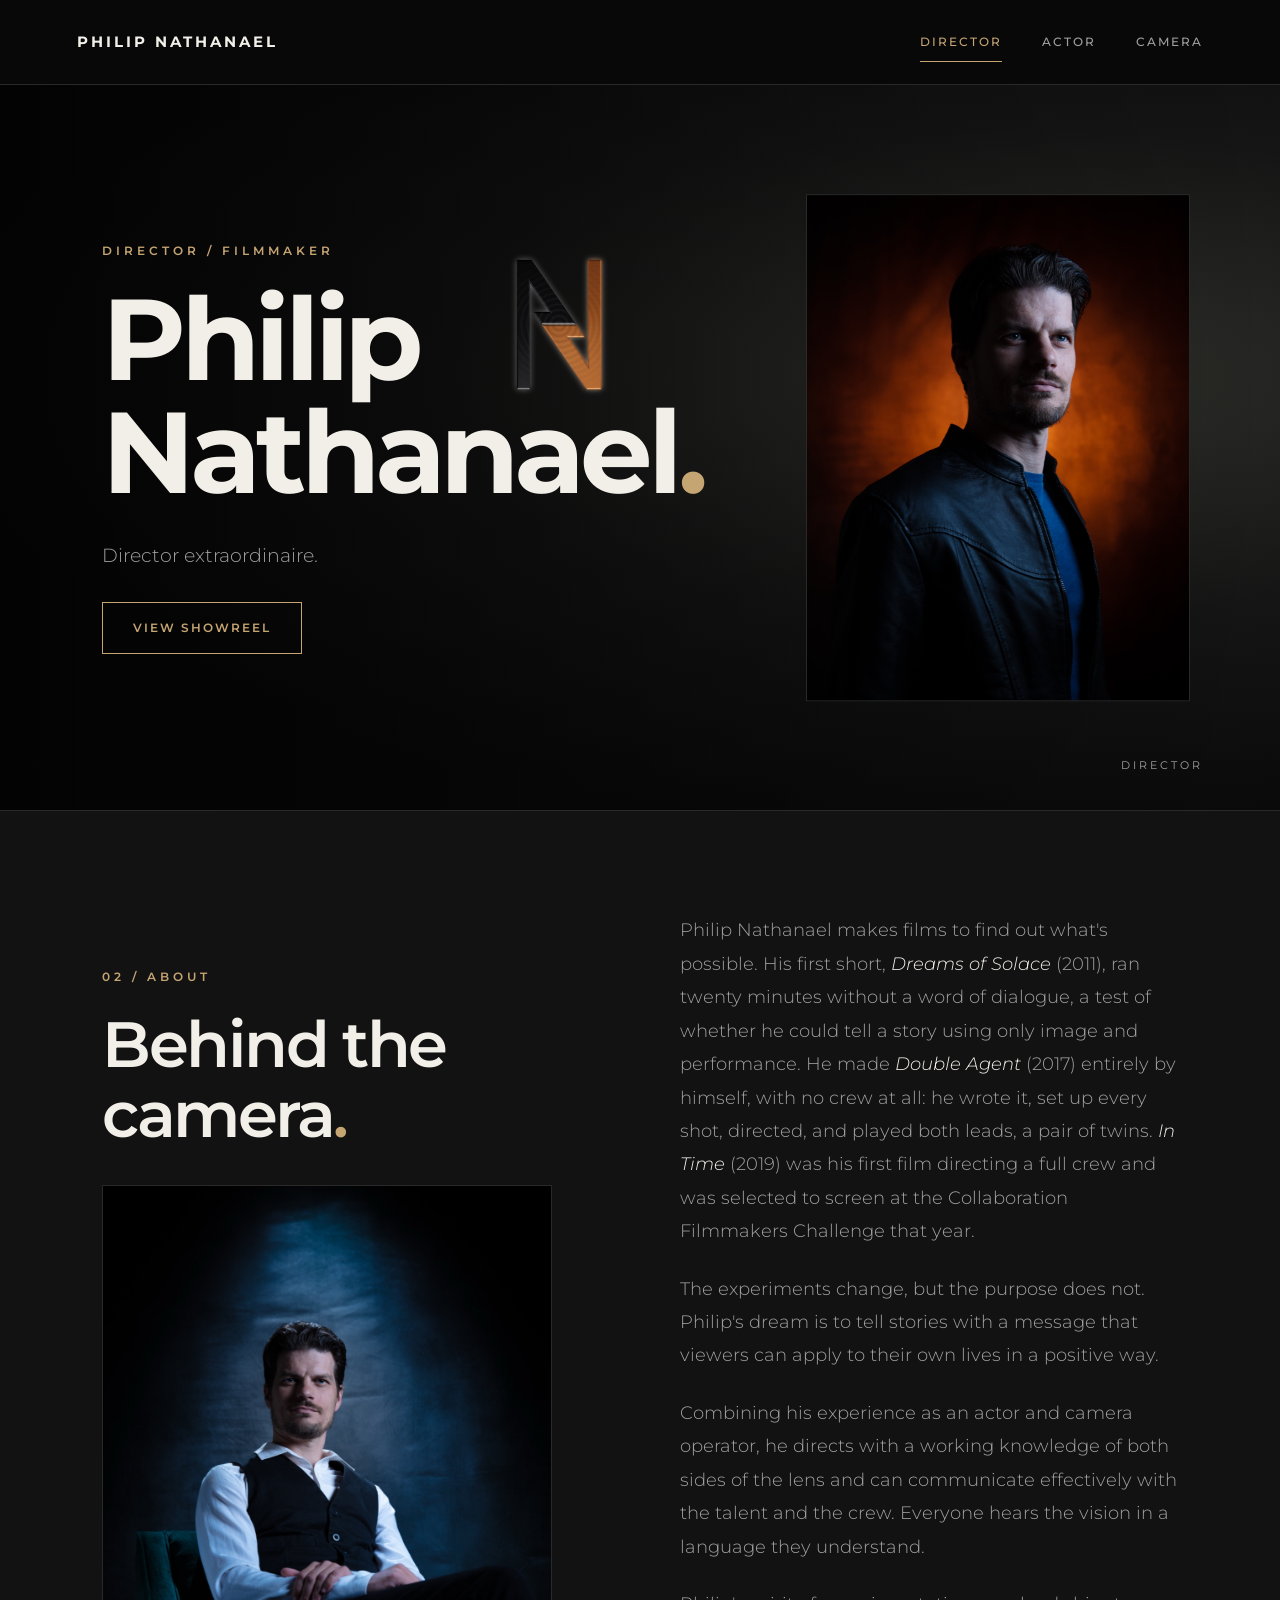
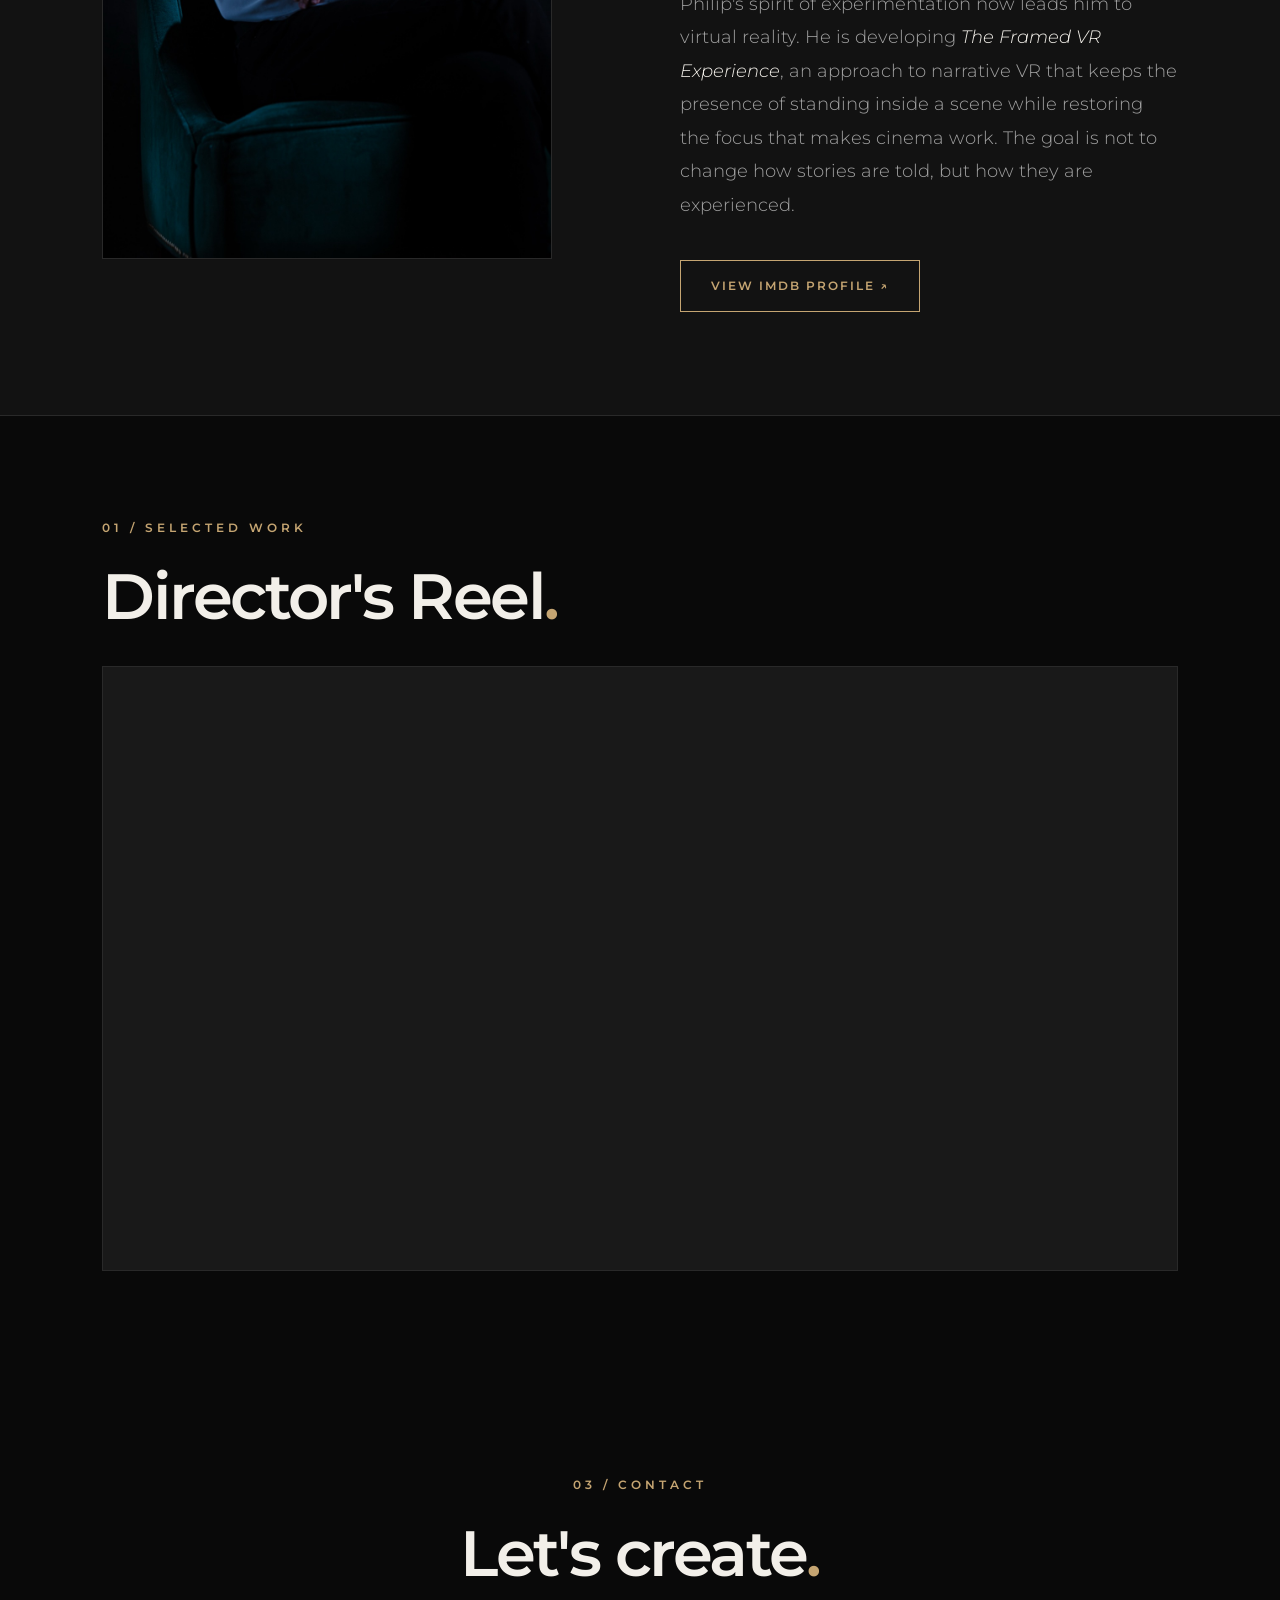
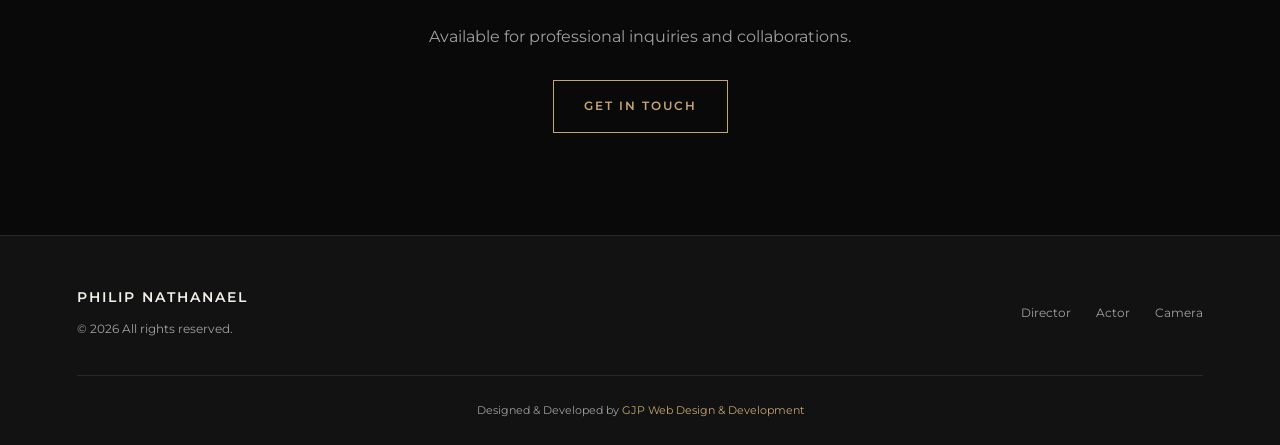
==== commit 325d586a: "Optimize website photography for faster loading" ====
--- a/index.html
+++ b/index.html
@@ -71,7 +71,7 @@
             </div>
 
             <!-- DIRECTOR HERO PORTRAIT -->
-            <img src="assets/images/PHIL STUDIO-12.jpeg" alt="Philip Nathanael director portrait"
+            <img src="assets/images/director-hero-optimized.jpg" alt="Philip Nathanael director portrait"
                 class="director-hero-photo">
 
 
@@ -92,7 +92,7 @@
                     <h2>Behind the<br>camera<span>.</span></h2>
 
                     <!-- DIRECTOR ABOUT PORTRAIT -->
-                    <img src="assets/images/PHIL STUDIO-22.jpeg" alt="Philip Nathanael seated studio portrait"
+                    <img src="assets/images/director-about-optimized.jpg" alt="Philip Nathanael seated studio portrait"
                         class="director-about-photo" loading="lazy">
 
                 </div>
--- a/css/style.css
+++ b/css/style.css
@@ -624,43 +624,35 @@
 }
 
 
-/* ========================================
-   CAMERA HERO LOGO
-======================================== */
-
-.camera-hero .camera-logo {
+
+/* CAMERA LOGO ABOVE "ON" IN JOHNSON */
+
+.camera-hero .camera-name-ending {
+    position: relative;
+    display: inline-block;
+}
+
+.camera-hero .camera-name-ending .camera-logo {
     position: absolute;
-    top: 50%;
-    right: 7%;
-    transform: translateY(-50%);
-
-    width: clamp(180px, 26vw, 420px);
-    max-height: 75%;
+    bottom: 100%;
+    left: 50%;
+    transform: translateX(-50%);
+    width: 0.85em;
     height: auto;
+    max-height: none;
     object-fit: contain;
-
-    z-index: 1;
-    opacity: 0.85;
+    opacity: 1;
+    z-index: 3;
     pointer-events: none;
-}
-
-.camera-hero .hero-content {
-    z-index: 2;
-}
-
-.camera-hero .hero-index {
-    z-index: 3;
-}
-
-@media (max-width: 768px) {
-
-    .camera-hero .camera-logo {
-        right: -8%;
-        width: 70%;
-        opacity: 0.22;
-    }
-
-}
+    filter: drop-shadow(0 0 3px rgba(220, 220, 220, 0.35));
+}
+
+@media (max-width: 768px) {
+    .camera-hero .camera-name-ending .camera-logo {
+        width: 0.7em;
+    }
+}
+
 
 /* ACTOR HERO PORTRAIT */
 
@@ -827,3 +819,72 @@
         opacity: 0.25;
     }
 }
+
+/* CAMERA ABOUT PHOTO GALLERY */
+
+.camera-about-gallery {
+    display: grid;
+    grid-template-columns: repeat(2, minmax(0, 1fr));
+    gap: 15px;
+    margin-top: 35px;
+}
+
+.camera-about-gallery img {
+    display: block;
+    width: 100%;
+    aspect-ratio: 3 / 4;
+    object-fit: cover;
+    object-position: center top;
+    border: 1px solid var(--border);
+}
+
+@media (max-width: 768px) {
+    .camera-about-gallery {
+        gap: 10px;
+        margin-top: 25px;
+    }
+}
+
+
+/* CAMERA EQUIPMENT PHOTOGRAPHS */
+
+.equipment-photos {
+    display: grid;
+    grid-template-columns: repeat(2, minmax(0, 1fr));
+    gap: 25px;
+    margin-top: 35px;
+}
+
+.equipment-photos figure {
+    margin: 0;
+    border: 1px solid var(--border);
+    background: #151515;
+    overflow: hidden;
+}
+
+.equipment-photos img {
+    display: block;
+    width: 100%;
+    height: 320px;
+    object-fit: contain;
+    background: #fff;
+}
+
+.equipment-photos figcaption {
+    padding: 18px;
+    color: var(--gold);
+    font-size: 0.8rem;
+    font-weight: 600;
+    letter-spacing: 0.08em;
+    text-transform: uppercase;
+}
+
+@media (max-width: 768px) {
+    .equipment-photos {
+        grid-template-columns: 1fr;
+    }
+
+    .equipment-photos img {
+        height: 260px;
+    }
+}
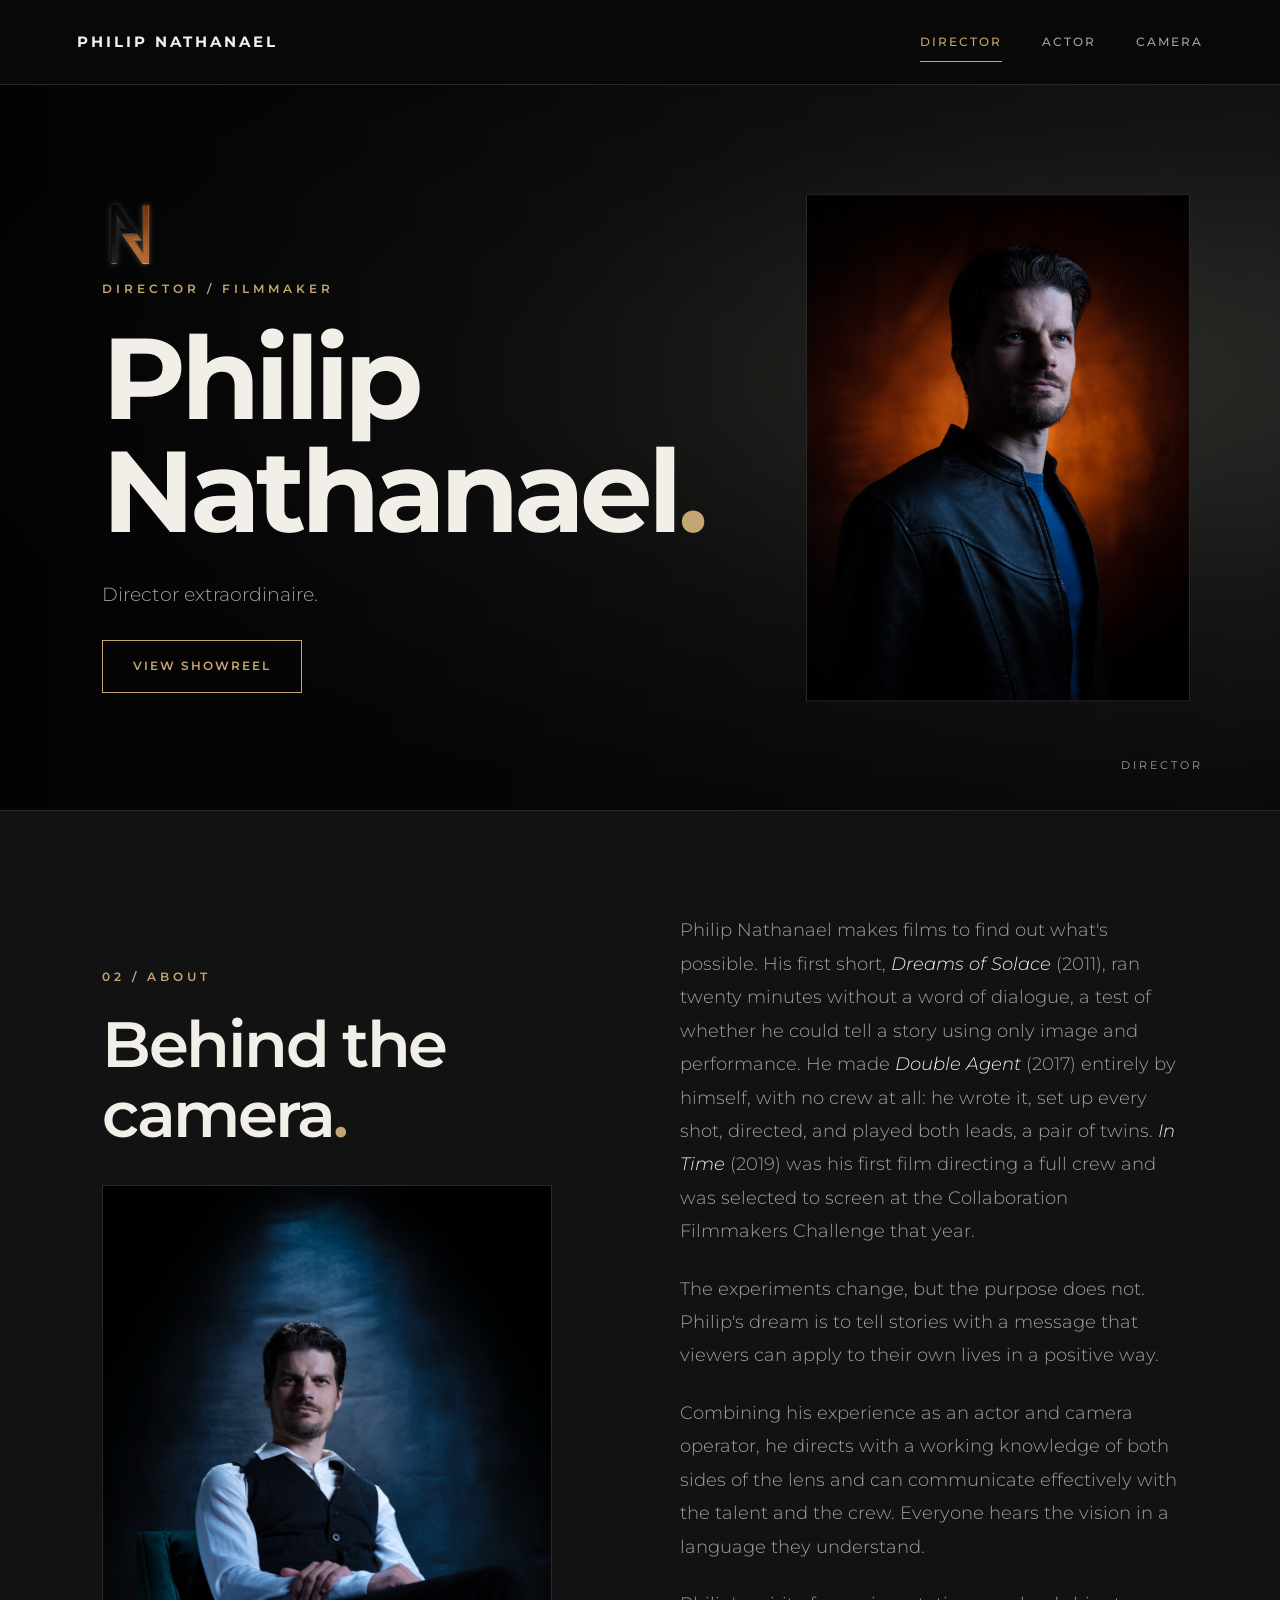
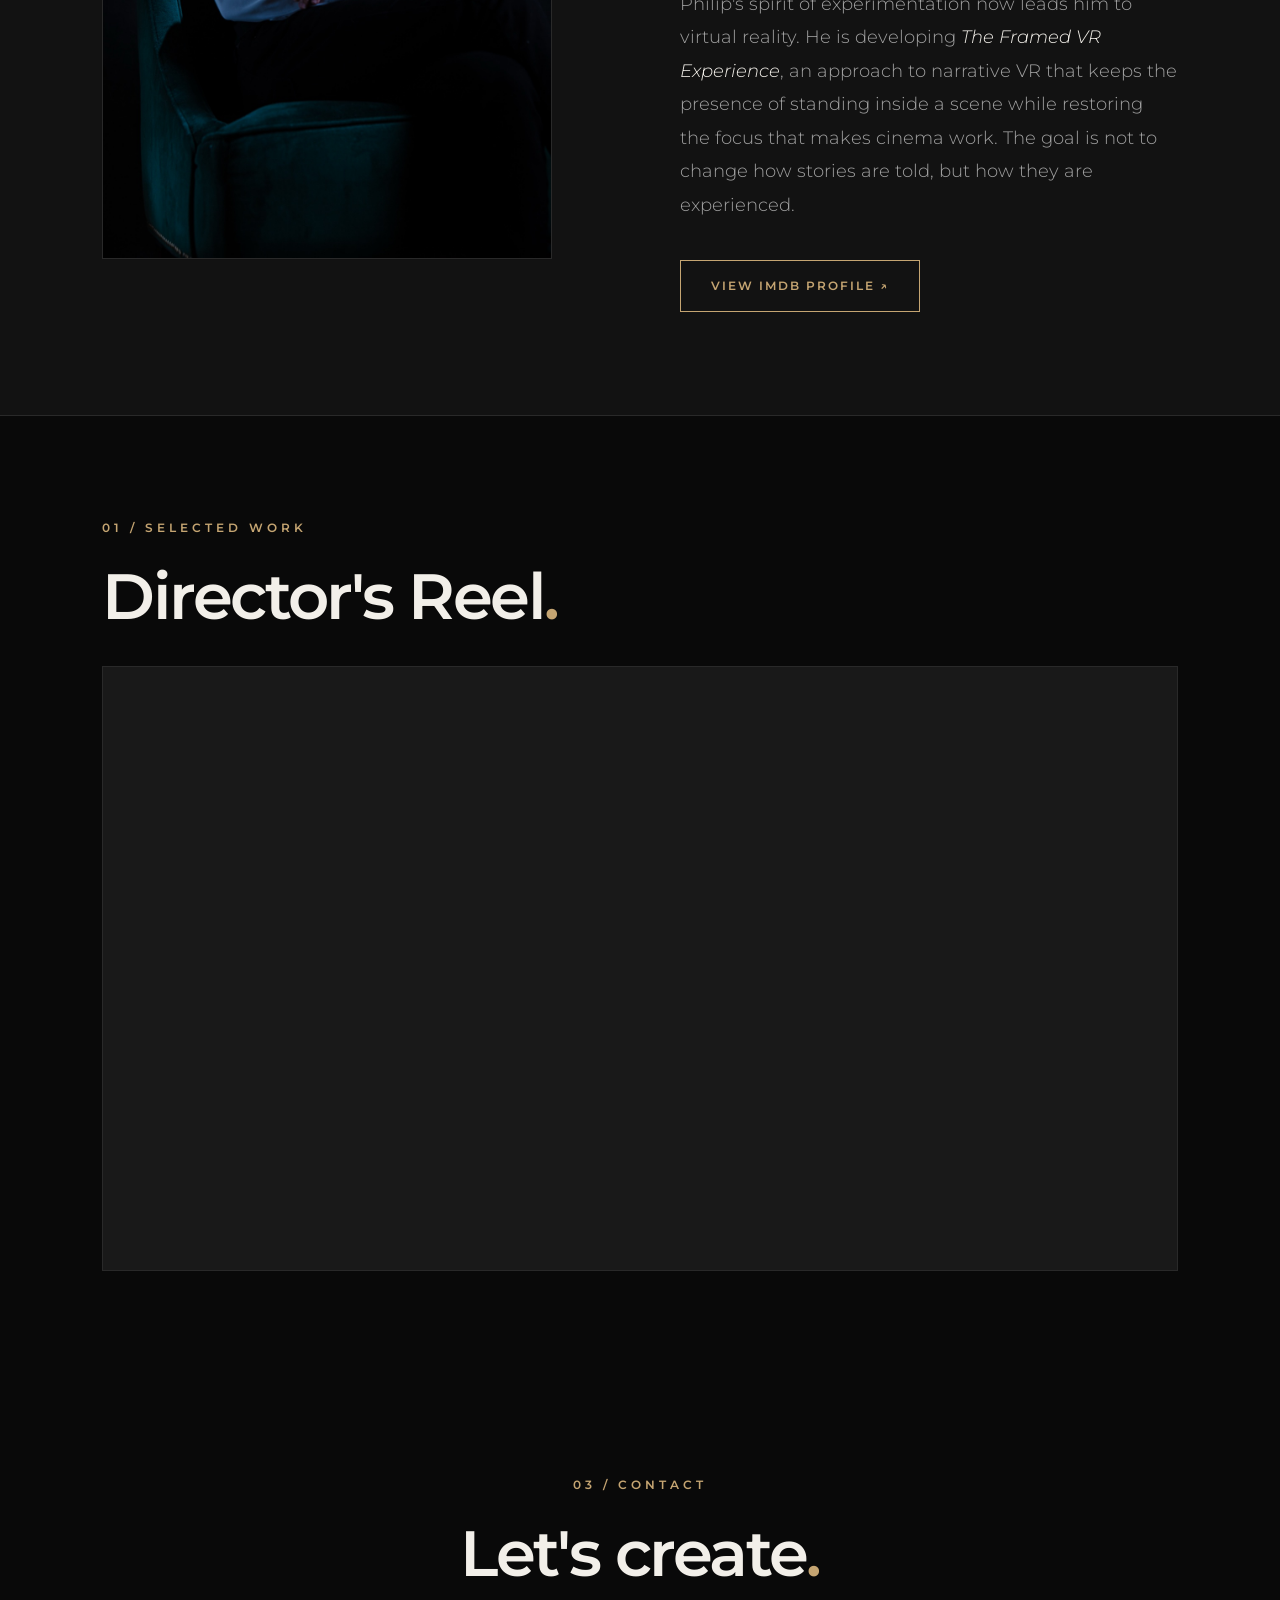
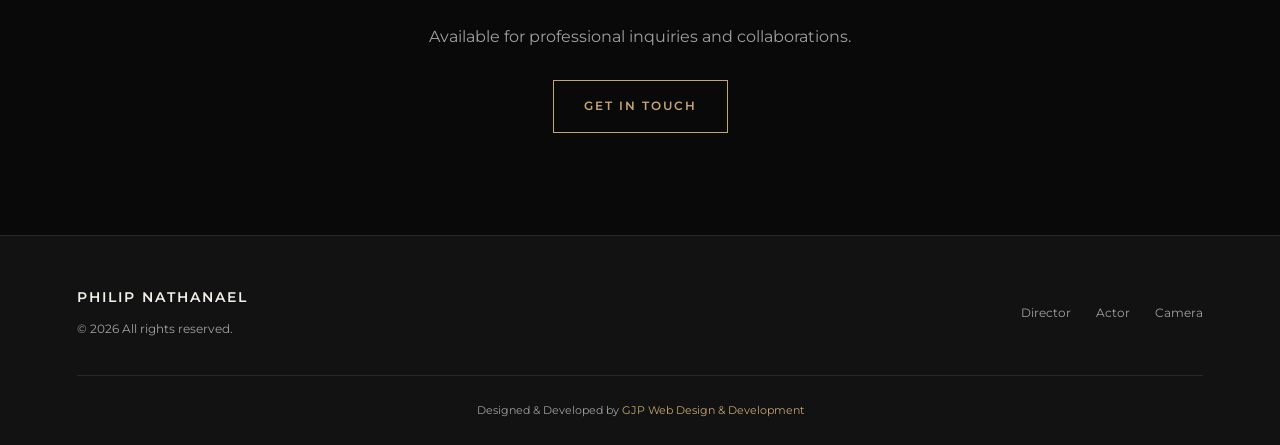
==== commit 5e4d394c: "Finalize Director and Camera logo placement" ====
--- a/index.html
+++ b/index.html
@@ -49,17 +49,14 @@
             <div class="hero-overlay"></div>
 
             <div class="hero-content">
+
+                <!-- DIRECTOR BRAND SYMBOL -->
+                <img src="assets/images/PN-director-logo-FINAL.png" alt="Philip Nathanael Director Logo"
+                    class="director-small-logo">
+
                 <p class="eyebrow">Director / Filmmaker</p>
 
-
-                <h1>
-                    Philip<br>
-                    Natha<span class="director-name-ending">nael
-                        <img src="assets/images/PN-director-logo-FINAL.png" alt="Philip Nathanael Director Logo"
-                            class="director-logo">
-                    </span><span>.</span>
-                </h1>
-
+                <h1>Philip<br>Nathanael<span>.</span></h1>
 
                 <p class="hero-description">
                     Director extraordinaire.
--- a/css/style.css
+++ b/css/style.css
@@ -888,3 +888,41 @@
         height: 260px;
     }
 }
+
+/* CAMERA SMALL HERO LOGO */
+
+.camera-hero .camera-small-logo {
+    display: block;
+    width: 55px;
+    height: 65px;
+    object-fit: contain;
+    margin-bottom: 12px;
+    filter: drop-shadow(0 0 3px rgba(220, 220, 220, 0.25));
+}
+
+@media (max-width: 768px) {
+    .camera-hero .camera-small-logo {
+        width: 42px;
+        height: 50px;
+        margin-bottom: 10px;
+    }
+}
+
+/* DIRECTOR SMALL HERO LOGO */
+
+.director-hero .director-small-logo {
+    display: block;
+    width: 55px;
+    height: 65px;
+    object-fit: contain;
+    margin-bottom: 12px;
+    filter: drop-shadow(0 0 3px rgba(220, 220, 220, 0.25));
+}
+
+@media (max-width: 768px) {
+    .director-hero .director-small-logo {
+        width: 42px;
+        height: 50px;
+        margin-bottom: 10px;
+    }
+}
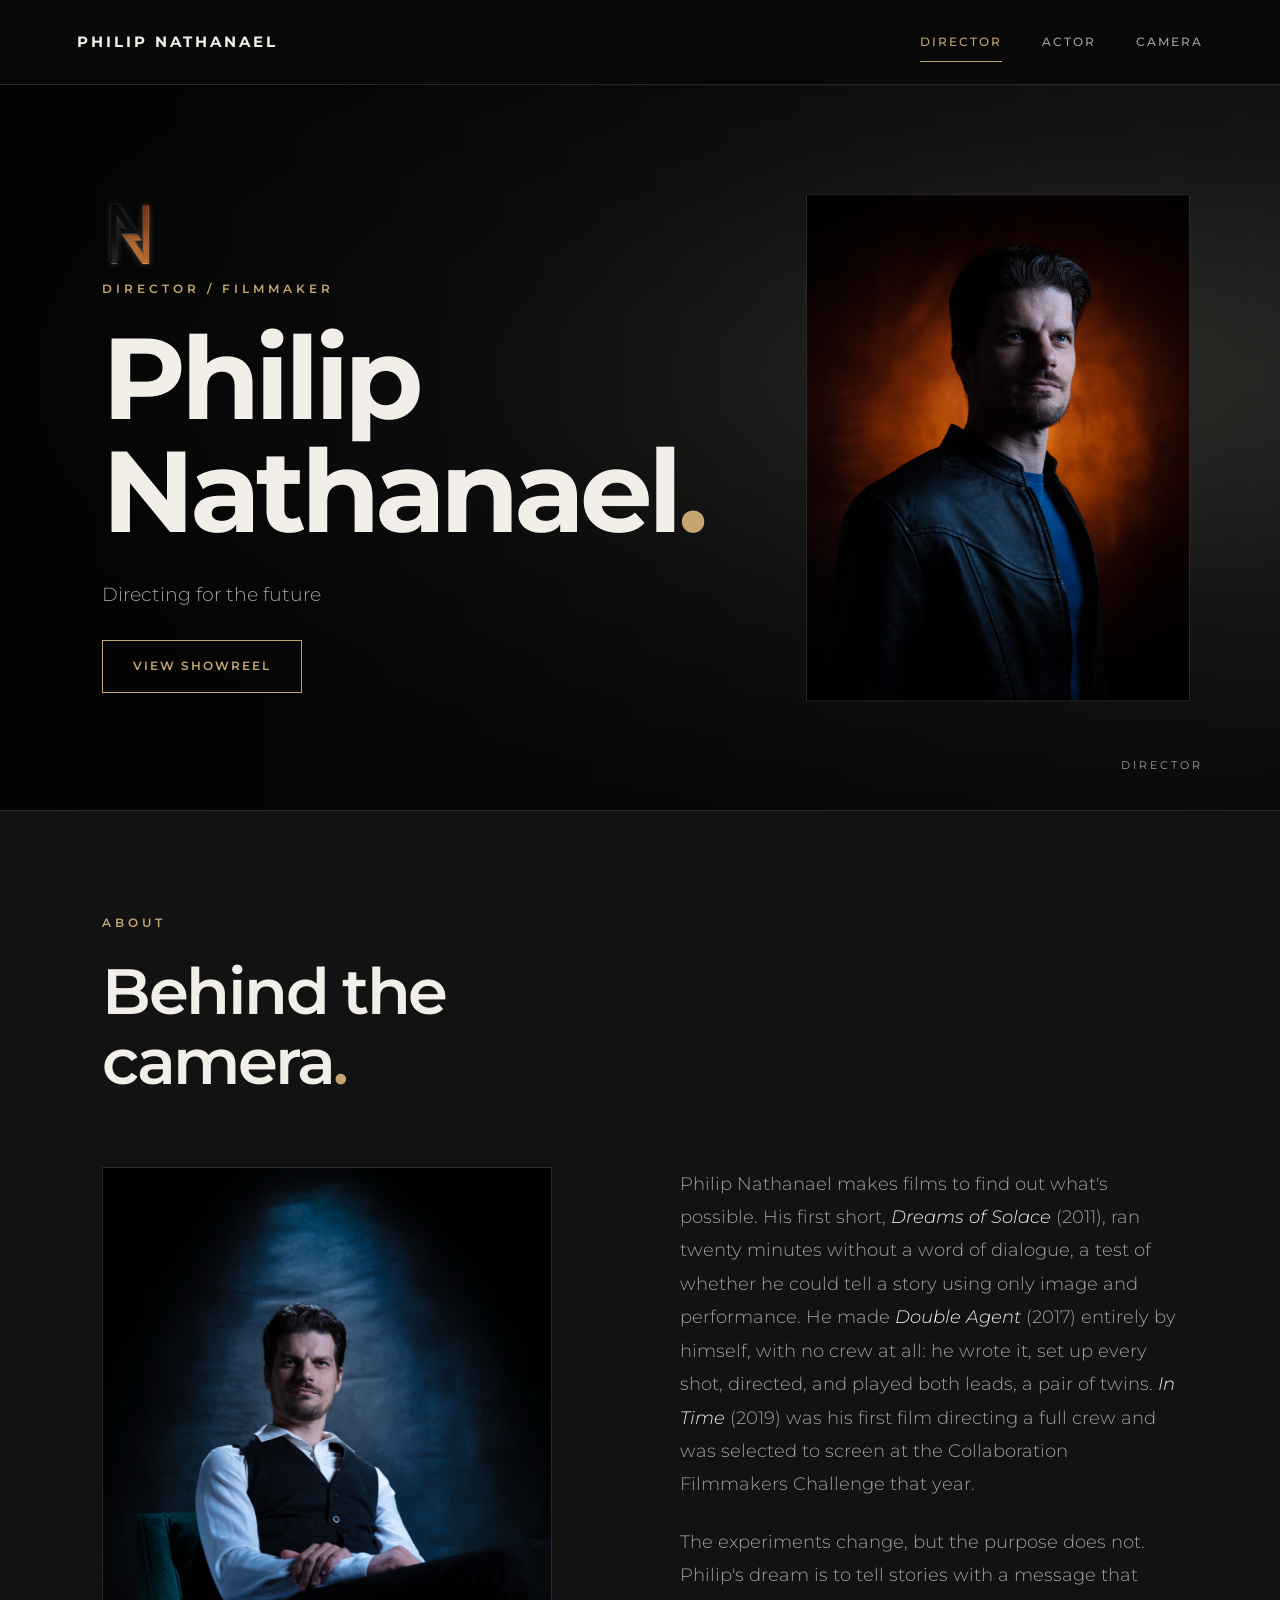
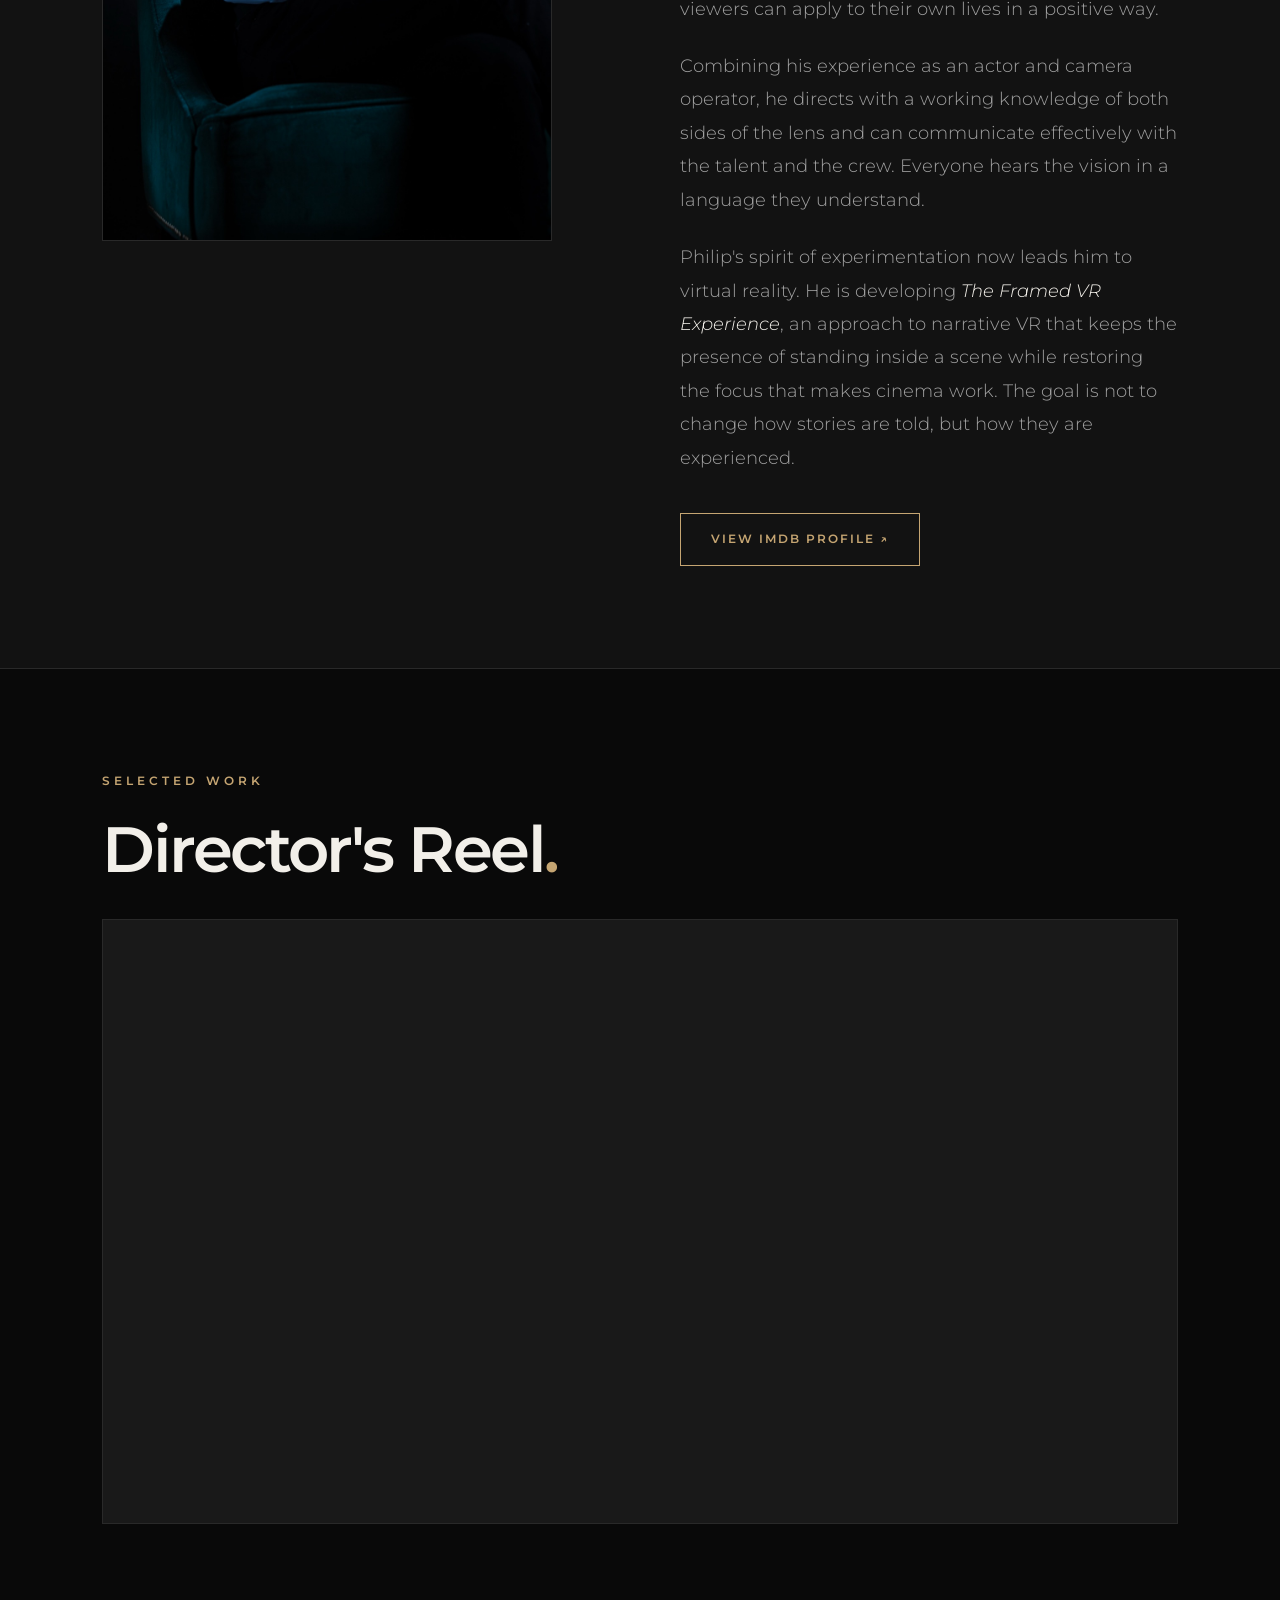
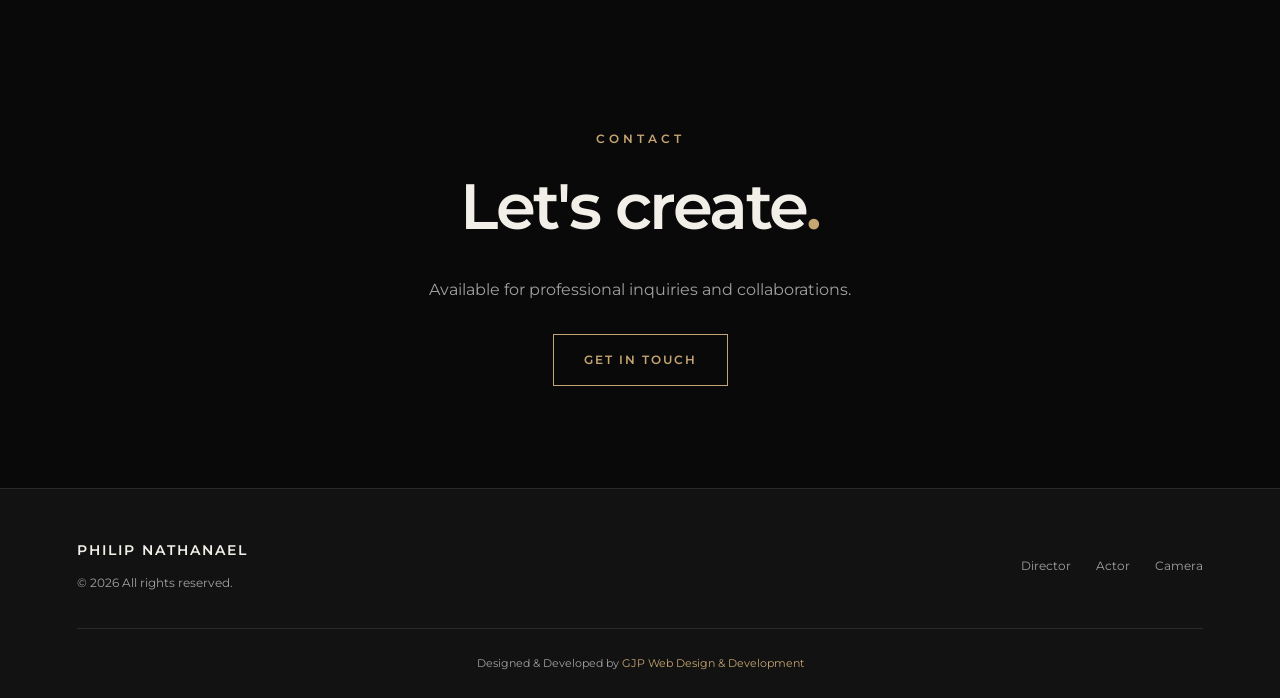
==== commit 6f8d95d3: "Finalize website layout and taglines for client approval" ====
--- a/index.html
+++ b/index.html
@@ -59,7 +59,7 @@
                 <h1>Philip<br>Nathanael<span>.</span></h1>
 
                 <p class="hero-description">
-                    Director extraordinaire.
+                    Directing for the future
                 </p>
 
                 <a href="#showreel" class="button">
@@ -80,65 +80,63 @@
 
         <section class="section about-section">
 
-            <div class="container about-grid">
-
-                <div>
-
-                    <p class="eyebrow">02 / About</p>
-
-                    <h2>Behind the<br>camera<span>.</span></h2>
-
-                    <!-- DIRECTOR ABOUT PORTRAIT -->
-                    <img src="assets/images/director-about-optimized.jpg" alt="Philip Nathanael seated studio portrait"
-                        class="director-about-photo" loading="lazy">
-
-                </div>
-
-                <div class="about-content">
-
-                    <p>
-                        Philip Nathanael makes films to find out what's possible.
-                        His first short, <em>Dreams of Solace</em> (2011), ran
-                        twenty minutes without a word of dialogue, a test of
-                        whether he could tell a story using only image and
-                        performance. He made <em>Double Agent</em> (2017)
-                        entirely by himself, with no crew at all: he wrote it,
-                        set up every shot, directed, and played both leads,
-                        a pair of twins. <em>In Time</em> (2019) was his first
-                        film directing a full crew and was selected to screen
-                        at the Collaboration Filmmakers Challenge that year.
-                    </p>
-
-                    <p>
-                        The experiments change, but the purpose does not.
-                        Philip's dream is to tell stories with a message that
-                        viewers can apply to their own lives in a positive way.
-                    </p>
-
-                    <p>
-                        Combining his experience as an actor and camera
-                        operator, he directs with a working knowledge of
-                        both sides of the lens and can communicate
-                        effectively with the talent and the crew. Everyone
-                        hears the vision in a language they understand.
-                    </p>
-
-                    <p>
-                        Philip's spirit of experimentation now leads him
-                        to virtual reality. He is developing
-                        <em>The Framed VR Experience</em>, an approach to
-                        narrative VR that keeps the presence of standing
-                        inside a scene while restoring the focus that
-                        makes cinema work. The goal is not to change how
-                        stories are told, but how they are experienced.
-                    </p>
-
-                    <a href="https://www.imdb.com/name/nm2859904/" target="_blank" rel="noopener noreferrer"
-                        class="button">
-                        View IMDb Profile &#8599;
-                    </a>
-
-                </div>
+            <div class="container about-grid director-about-grid">
+
+
+            <div>
+                <p class="eyebrow">About</p>
+                <h2>Behind the<br>camera<span>.</span></h2>
+            </div>
+
+            <!-- DIRECTOR ABOUT PORTRAIT -->
+            <img src="assets/images/director-about-optimized.jpg" alt="Philip Nathanael" class="director-about-photo"
+                loading="lazy">
+
+
+            <div class="about-content">
+
+                <p>
+                    Philip Nathanael makes films to find out what's possible.
+                    His first short, <em>Dreams of Solace</em> (2011), ran
+                    twenty minutes without a word of dialogue, a test of
+                    whether he could tell a story using only image and
+                    performance. He made <em>Double Agent</em> (2017)
+                    entirely by himself, with no crew at all: he wrote it,
+                    set up every shot, directed, and played both leads,
+                    a pair of twins. <em>In Time</em> (2019) was his first
+                    film directing a full crew and was selected to screen
+                    at the Collaboration Filmmakers Challenge that year.
+                </p>
+
+                <p>
+                    The experiments change, but the purpose does not.
+                    Philip's dream is to tell stories with a message that
+                    viewers can apply to their own lives in a positive way.
+                </p>
+
+                <p>
+                    Combining his experience as an actor and camera
+                    operator, he directs with a working knowledge of
+                    both sides of the lens and can communicate
+                    effectively with the talent and the crew. Everyone
+                    hears the vision in a language they understand.
+                </p>
+
+                <p>
+                    Philip's spirit of experimentation now leads him
+                    to virtual reality. He is developing
+                    <em>The Framed VR Experience</em>, an approach to
+                    narrative VR that keeps the presence of standing
+                    inside a scene while restoring the focus that
+                    makes cinema work. The goal is not to change how
+                    stories are told, but how they are experienced.
+                </p>
+
+                <a href="https://www.imdb.com/name/nm2859904/" target="_blank" rel="noopener noreferrer" class="button">
+                    View IMDb Profile &#8599;
+                </a>
+
+            </div>
 
             </div>
 
@@ -150,7 +148,7 @@
 
             <div class="container">
 
-                <p class="eyebrow">01 / Selected Work</p>
+                <p class="eyebrow">Selected Work</p>
 
                 <h2>Director's Reel<span>.</span></h2>
 
@@ -181,7 +179,7 @@
 
             <div class="container">
 
-                <p class="eyebrow">03 / Contact</p>
+                <p class="eyebrow">Contact</p>
 
                 <h2>Let's create<span>.</span></h2>
 
--- a/css/style.css
+++ b/css/style.css
@@ -926,3 +926,111 @@
         margin-bottom: 10px;
     }
 }
+
+/* FINAL BIOGRAPHY ALIGNMENT - DIRECTOR & CAMERA */
+
+@media (min-width: 1101px) {
+
+    .director-hero + .about-section .about-content,
+    .camera-hero + .about-section .about-content {
+        padding-top: 0;
+        align-self: start;
+    }
+
+}
+
+/* DIRECTOR ABOUT - ALIGN BIO WITH PORTRAIT */
+
+@media (min-width: 1101px) {
+    .director-about-grid {
+        display: grid;
+        grid-template-columns: minmax(0, 1fr) minmax(0, 1fr);
+        grid-template-rows: auto 1fr;
+        column-gap: 80px;
+        row-gap: 35px;
+        align-items: start;
+    }
+
+    .director-about-grid > div:first-child {
+        grid-column: 1;
+        grid-row: 1;
+    }
+
+    .director-about-grid > .director-about-photo {
+        grid-column: 1;
+        grid-row: 2;
+        margin-top: 0;
+    }
+
+    .director-about-grid > .about-content {
+        grid-column: 2;
+        grid-row: 2;
+        padding-top: 0;
+        align-self: start;
+    }
+
+    .director-about-grid > .about-content > p:first-child {
+        margin-top: 0;
+    }
+}
+
+/* DIRECTOR ABOUT - TABLET AND MOBILE */
+
+@media (max-width: 1100px) {
+    .director-about-grid {
+        display: grid;
+        grid-template-columns: 1fr;
+        gap: 25px;
+    }
+
+    .director-about-grid > .director-about-photo {
+        margin-top: 0;
+    }
+}
+
+/* CAMERA ABOUT - ALIGN BIOGRAPHY WITH PHOTOGRAPHS */
+
+@media (min-width: 1101px) {
+    .camera-about-grid {
+        display: grid;
+        grid-template-columns: minmax(0, 1fr) minmax(0, 1fr);
+        grid-template-rows: auto 1fr;
+        column-gap: 80px;
+        row-gap: 35px;
+        align-items: start;
+    }
+
+    .camera-about-grid > div:first-child {
+        grid-column: 1;
+        grid-row: 1;
+    }
+
+    .camera-about-grid > .camera-about-gallery {
+        grid-column: 1;
+        grid-row: 2;
+        margin-top: 0;
+    }
+
+    .camera-about-grid > .about-content {
+        grid-column: 2;
+        grid-row: 2;
+        padding-top: 0;
+        align-self: start;
+    }
+
+    .camera-about-grid > .about-content > p:first-child {
+        margin-top: 0;
+    }
+}
+
+@media (max-width: 1100px) {
+    .camera-about-grid {
+        display: grid;
+        grid-template-columns: 1fr;
+        gap: 25px;
+    }
+
+    .camera-about-grid > .camera-about-gallery {
+        margin-top: 0;
+    }
+}
